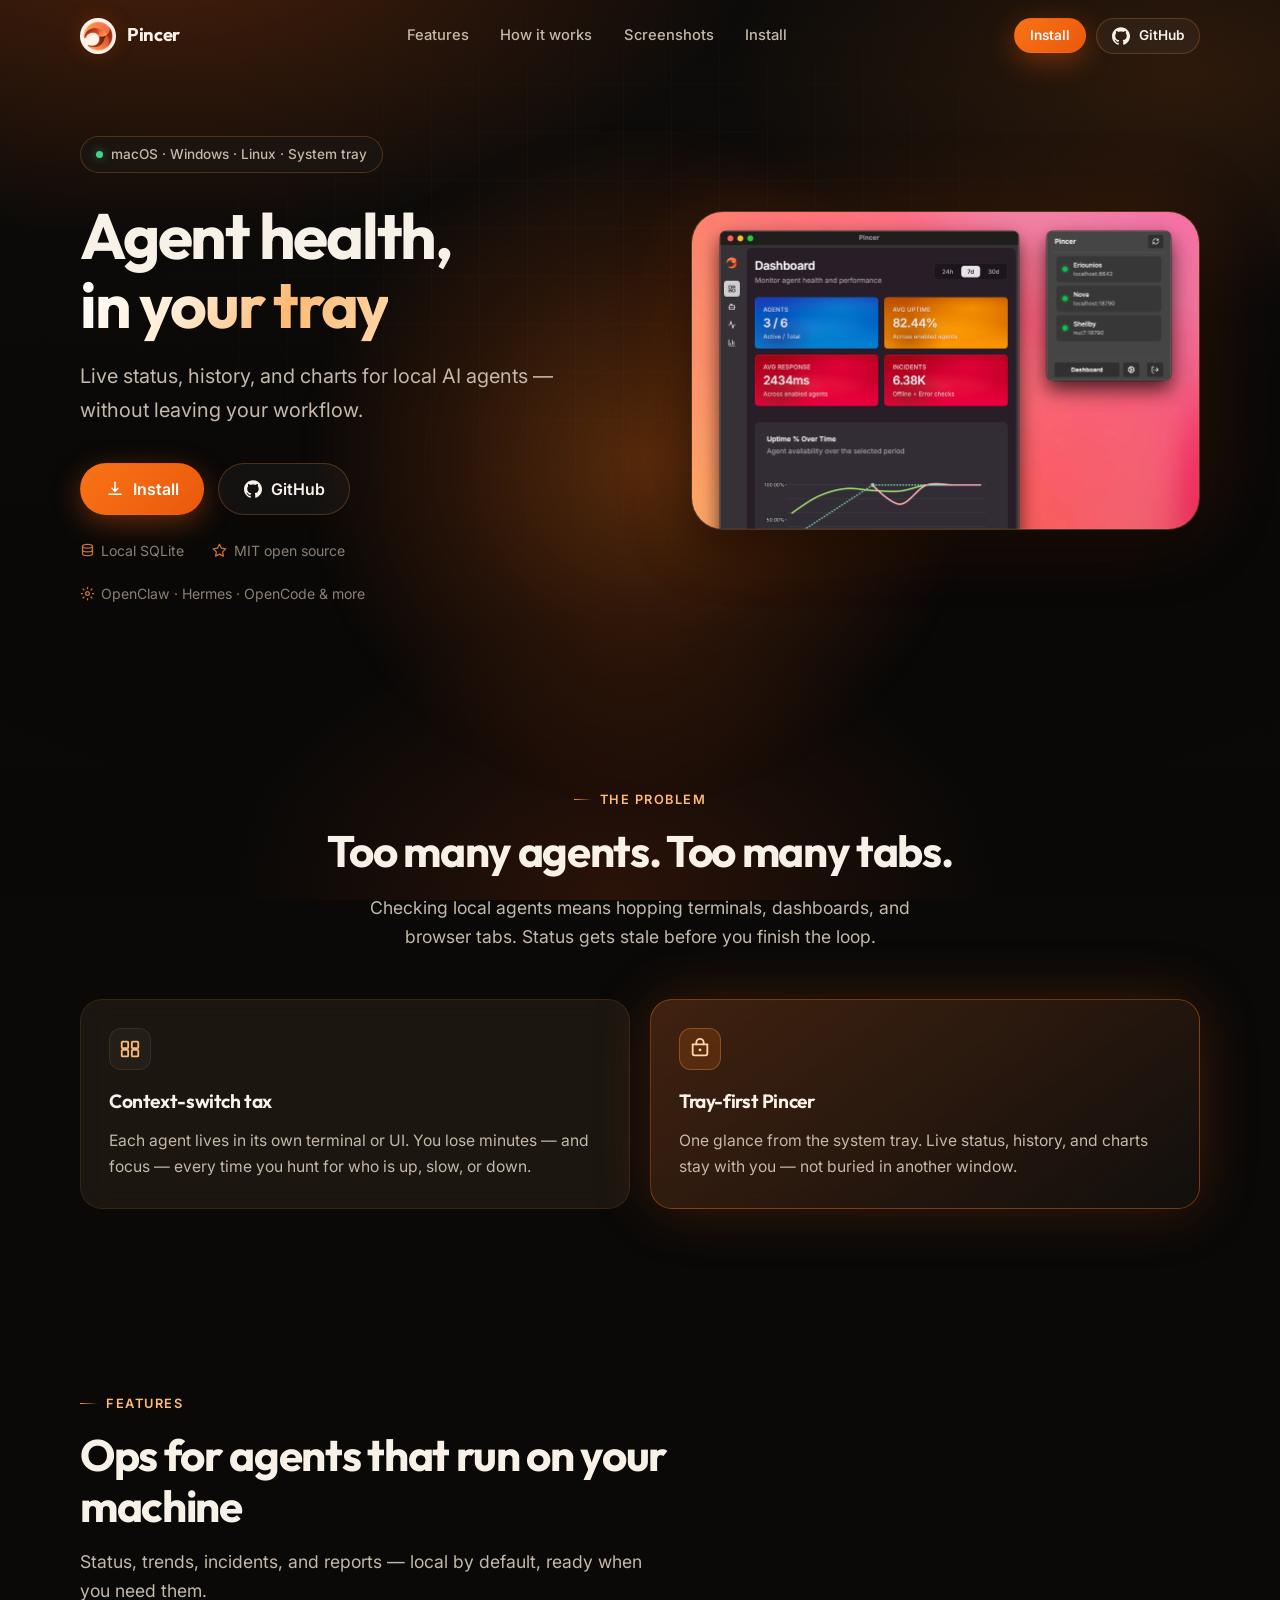
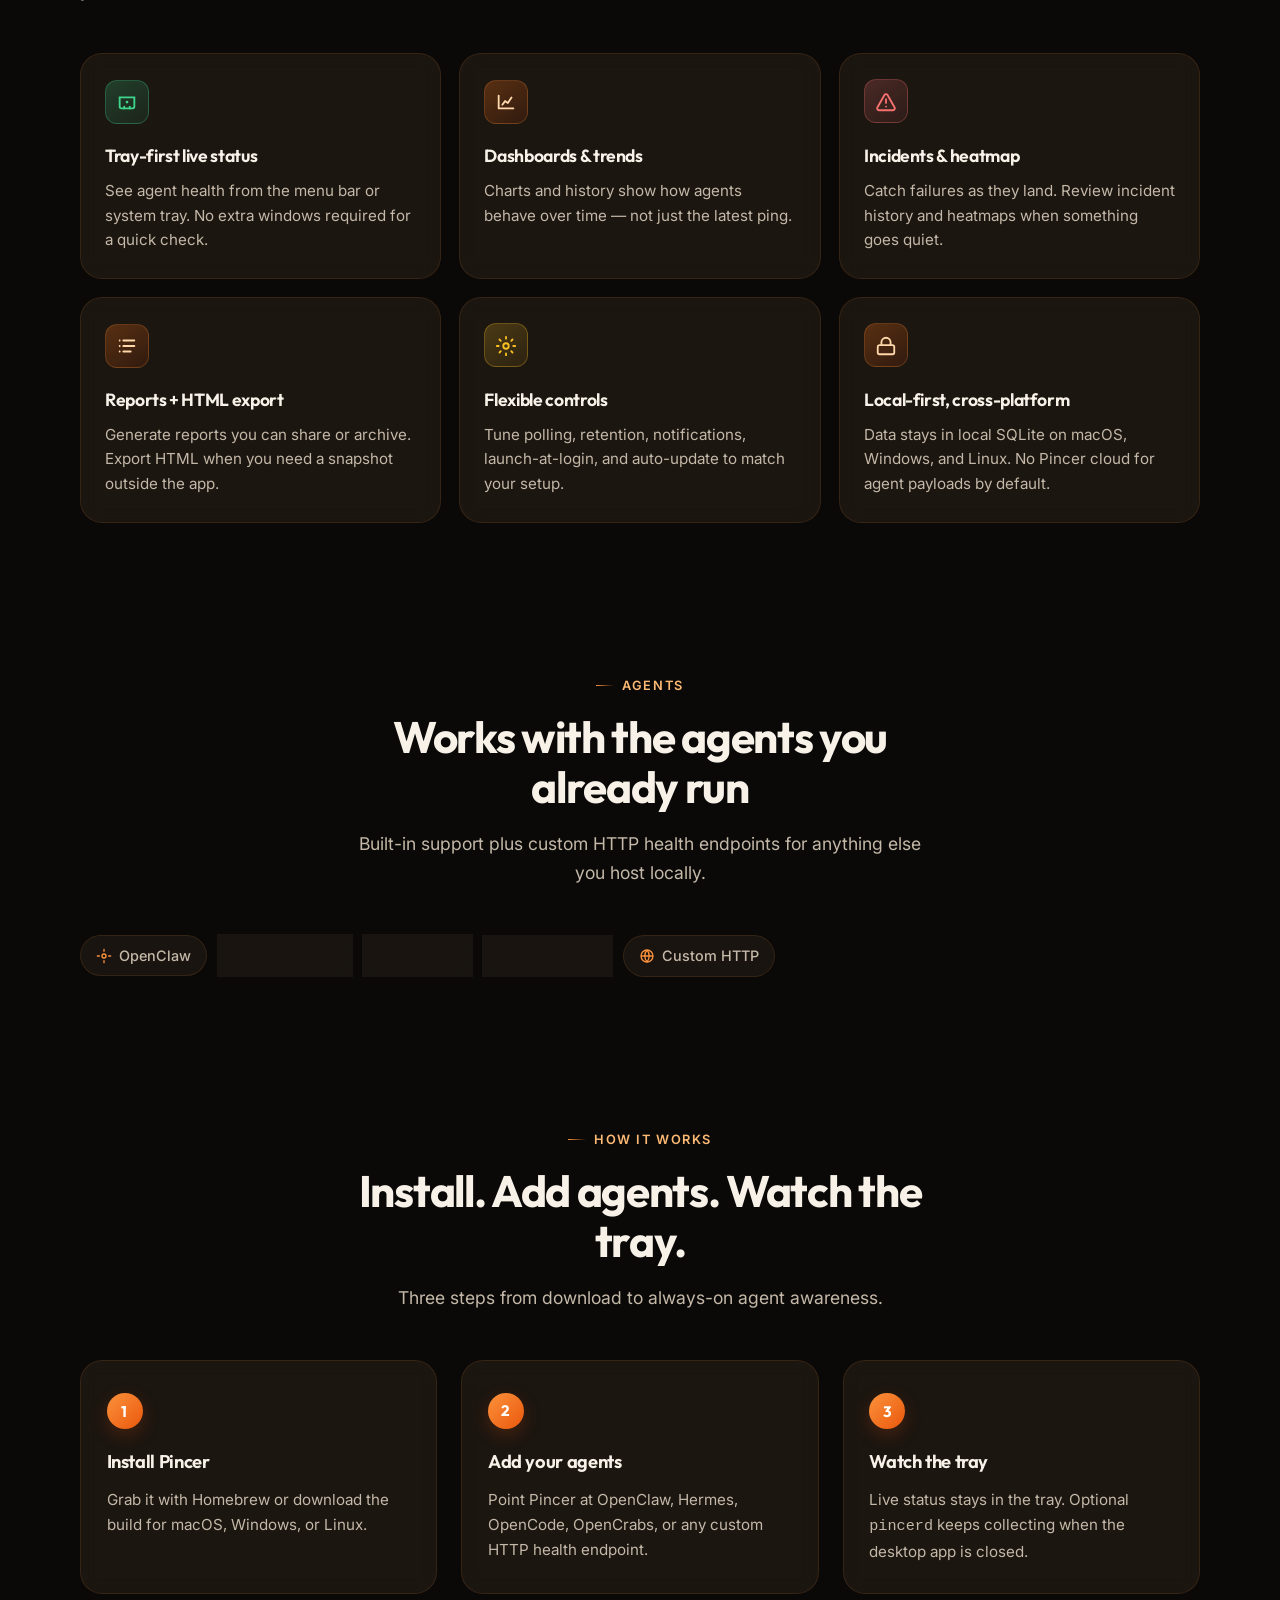
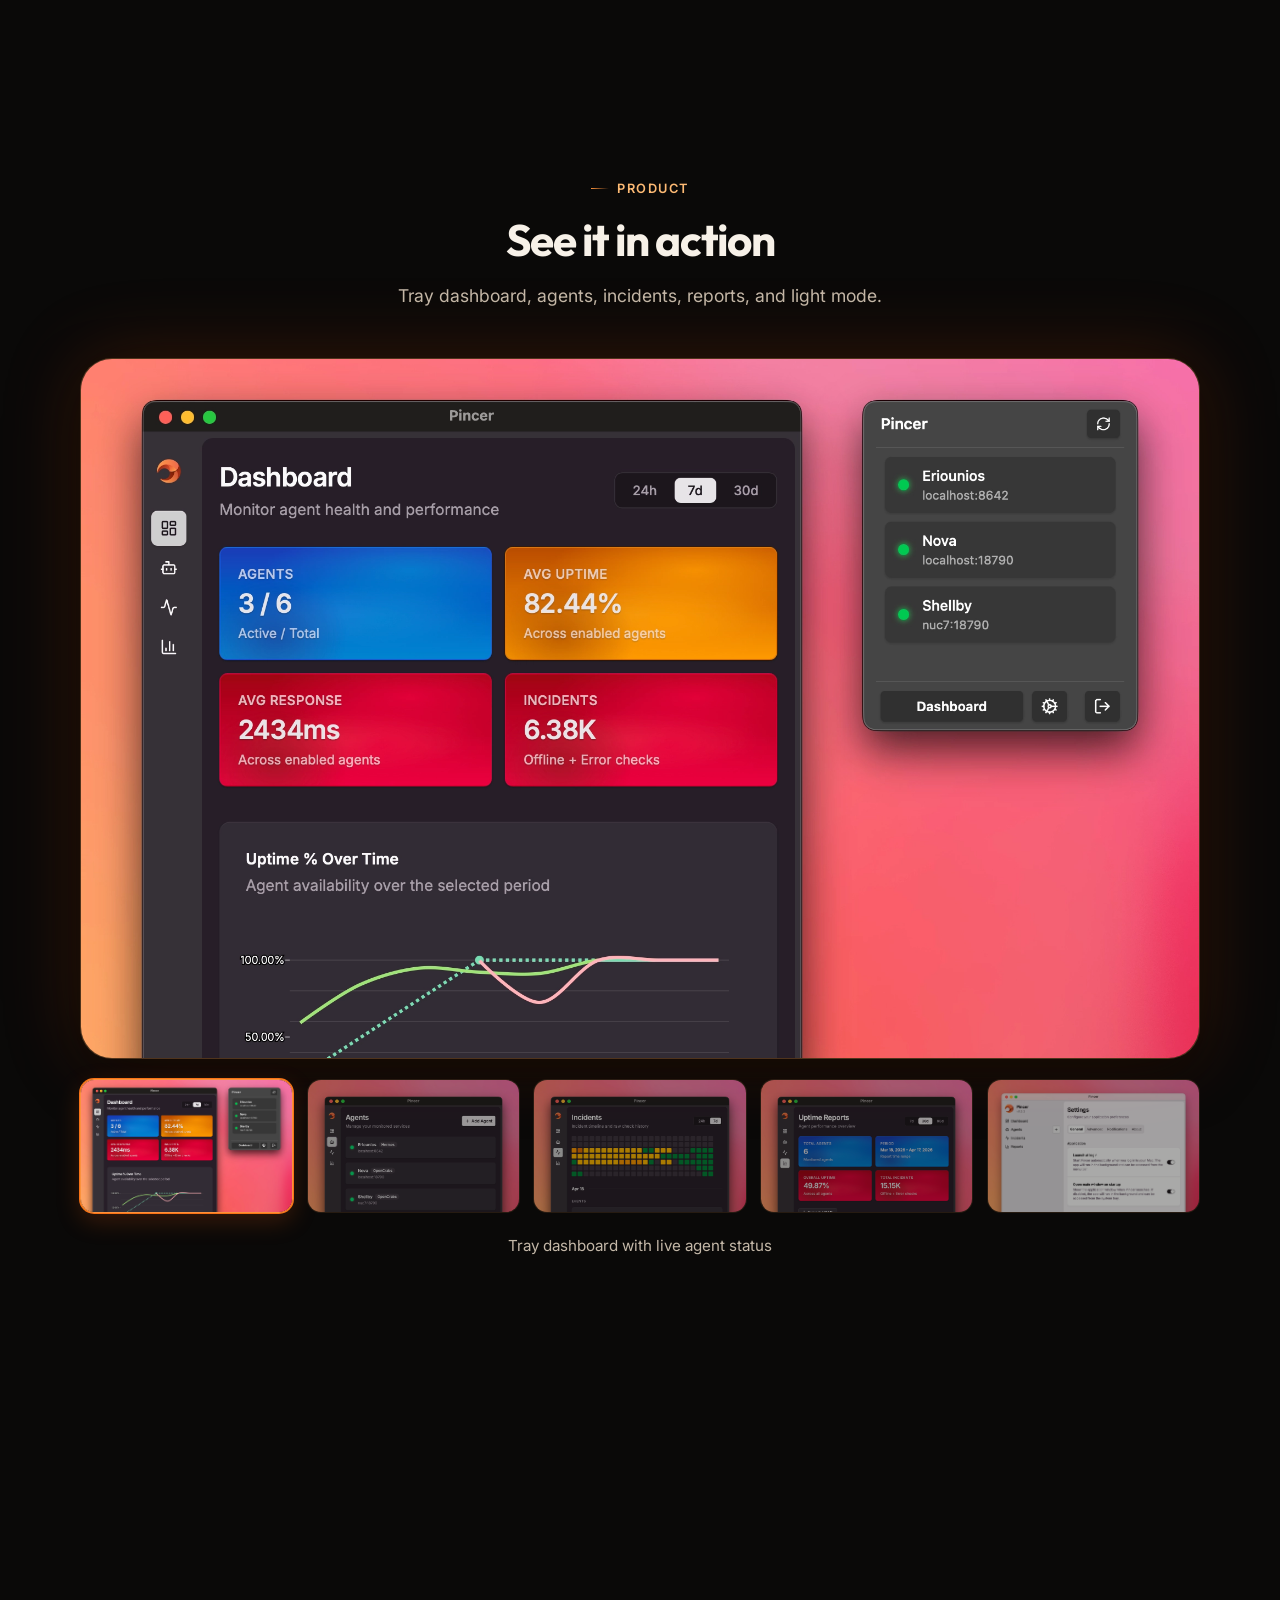
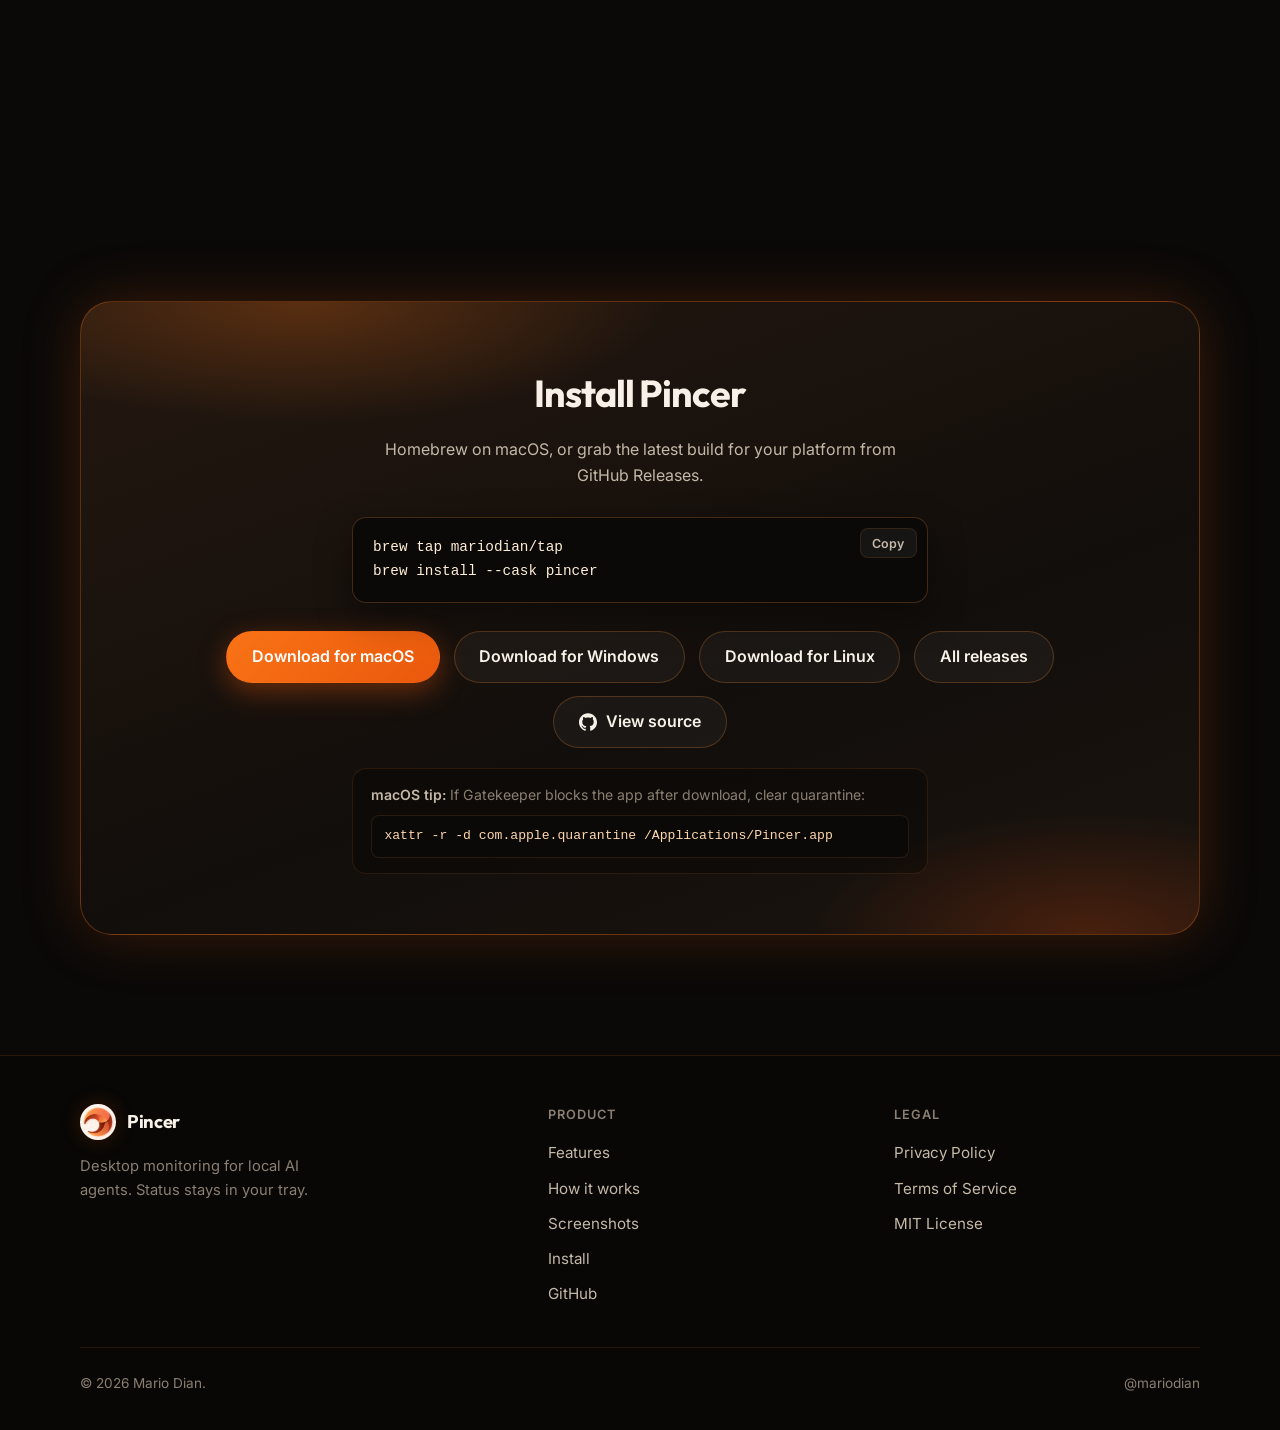
==== pincer/index.html @ bcd485d3 "feat(pincer): add story-led landing page" ====
<!DOCTYPE html>
<html lang="en">
  <head>
    <meta charset="utf-8" />
    <meta name="viewport" content="width=device-width, initial-scale=1" />
    <title>Pincer — Desktop monitoring for local AI agents</title>
    <meta
      name="description"
      content="Pincer keeps local AI agent health in your system tray. Live status, history, charts, incidents, and reports — on macOS, Windows, and Linux."
    />
    <meta name="theme-color" content="#0a0908" />
    <meta property="og:type" content="website" />
    <meta property="og:title" content="Pincer — Desktop monitoring for local AI agents" />
    <meta
      property="og:description"
      content="Agent health in your tray. Live status, history, and charts without leaving your workflow."
    />
    <meta property="og:image" content="assets/icon-256.png" />
    <meta name="twitter:card" content="summary" />
    <meta name="twitter:title" content="Pincer" />
    <meta
      name="twitter:description"
      content="Desktop monitoring for local AI agents. macOS, Windows, Linux."
    />
    <link rel="icon" type="image/png" href="assets/icon-256.png" />
    <link rel="apple-touch-icon" href="assets/icon-256.png" />
    <link rel="preconnect" href="https://fonts.googleapis.com" />
    <link rel="preconnect" href="https://fonts.gstatic.com" crossorigin />
    <link
      href="https://fonts.googleapis.com/css2?family=Inter:wght@400;500;600;700&family=Outfit:wght@500;600;700&display=swap"
      rel="stylesheet"
    />
    <link rel="stylesheet" href="css/styles.css" />
  </head>
  <body>
    <div class="ops-bg" aria-hidden="true"></div>
    <div class="ops-grid" aria-hidden="true"></div>

    <header class="site-header">
      <nav class="nav" aria-label="Primary">
        <a class="brand" href="index.html">
          <img class="brand-mark" src="assets/icon-256.png" width="36" height="36" alt="" />
          Pincer
        </a>

        <ul class="nav-links">
          <li><a href="#features">Features</a></li>
          <li><a href="#how-it-works">How it works</a></li>
          <li><a href="#screenshots">Screenshots</a></li>
          <li><a href="#install">Install</a></li>
        </ul>

        <div class="nav-cta">
          <a class="btn btn-primary btn-sm" href="#install">Install</a>
          <a
            class="btn btn-ghost btn-sm"
            href="https://github.com/mariodian/pincer"
            target="_blank"
            rel="noopener noreferrer"
          >
            <svg viewBox="0 0 24 24" fill="currentColor" aria-hidden="true">
              <path
                d="M12 .297c-6.63 0-12 5.373-12 12 0 5.303 3.438 9.8 8.205 11.385.6.113.82-.258.82-.577 0-.285-.01-1.04-.015-2.04-3.338.724-4.042-1.61-4.042-1.61C4.422 18.07 3.633 17.7 3.633 17.7c-1.087-.744.084-.729.084-.729 1.205.084 1.838 1.236 1.838 1.236 1.07 1.835 2.809 1.305 3.495.998.108-.776.417-1.305.76-1.605-2.665-.3-5.466-1.332-5.466-5.93 0-1.31.465-2.38 1.235-3.22-.135-.303-.54-1.523.105-3.176 0 0 1.005-.322 3.3 1.23.96-.267 1.98-.399 3-.405 1.02.006 2.04.138 3 .405 2.28-1.552 3.285-1.23 3.285-1.23.645 1.653.24 2.873.12 3.176.765.84 1.23 1.91 1.23 3.22 0 4.61-2.805 5.625-5.475 5.92.42.36.81 1.096.81 2.22 0 1.606-.015 2.896-.015 3.286 0 .315.21.69.825.57C20.565 22.092 24 17.592 24 12.297c0-6.627-5.373-12-12-12"
              />
            </svg>
            GitHub
          </a>
        </div>

        <button
          class="nav-toggle"
          type="button"
          aria-label="Open menu"
          aria-expanded="false"
          aria-controls="mobile-nav"
        >
          <svg viewBox="0 0 24 24" fill="none" stroke="currentColor" stroke-width="2" aria-hidden="true">
            <path d="M4 7h16M4 12h16M4 17h16" stroke-linecap="round" />
          </svg>
        </button>
      </nav>
    </header>

    <main>
      <!-- Hero -->
      <section class="hero">
        <div class="hero-orb" aria-hidden="true"></div>
        <div class="container">
          <div class="hero-layout split">
            <div class="hero-copy">
              <div class="hero-badge reveal">
                <span class="hero-badge-dot" aria-hidden="true"></span>
                macOS · Windows · Linux · System tray
              </div>

              <h1 class="reveal reveal-delay-1">
                Agent health,<br />
                <span class="gradient">in your tray</span>
              </h1>

              <p class="hero-lead reveal reveal-delay-2">
                Live status, history, and charts for local AI agents — without leaving your workflow.
              </p>

              <div class="hero-actions reveal reveal-delay-3">
                <a class="btn btn-primary btn-lg" href="#install">
                  <svg viewBox="0 0 24 24" fill="none" stroke="currentColor" stroke-width="2" aria-hidden="true">
                    <path d="M12 3v12M8 11l4 4 4-4" stroke-linecap="round" stroke-linejoin="round" />
                    <path d="M4 19h16" stroke-linecap="round" />
                  </svg>
                  Install
                </a>
                <a
                  class="btn btn-ghost btn-lg"
                  href="https://github.com/mariodian/pincer"
                  target="_blank"
                  rel="noopener noreferrer"
                >
                  <svg viewBox="0 0 24 24" fill="currentColor" aria-hidden="true">
                    <path
                      d="M12 .297c-6.63 0-12 5.373-12 12 0 5.303 3.438 9.8 8.205 11.385.6.113.82-.258.82-.577 0-.285-.01-1.04-.015-2.04-3.338.724-4.042-1.61-4.042-1.61C4.422 18.07 3.633 17.7 3.633 17.7c-1.087-.744.084-.729.084-.729 1.205.084 1.838 1.236 1.838 1.236 1.07 1.835 2.809 1.305 3.495.998.108-.776.417-1.305.76-1.605-2.665-.3-5.466-1.332-5.466-5.93 0-1.31.465-2.38 1.235-3.22-.135-.303-.54-1.523.105-3.176 0 0 1.005-.322 3.3 1.23.96-.267 1.98-.399 3-.405 1.02.006 2.04.138 3 .405 2.28-1.552 3.285-1.23 3.285-1.23.645 1.653.24 2.873.12 3.176.765.84 1.23 1.91 1.23 3.22 0 4.61-2.805 5.625-5.475 5.92.42.36.81 1.096.81 2.22 0 1.606-.015 2.896-.015 3.286 0 .315.21.69.825.57C20.565 22.092 24 17.592 24 12.297c0-6.627-5.373-12-12-12"
                    />
                  </svg>
                  GitHub
                </a>
              </div>

              <div class="hero-meta reveal reveal-delay-4">
                <span>
                  <svg viewBox="0 0 24 24" fill="none" stroke="currentColor" stroke-width="2" aria-hidden="true">
                    <ellipse cx="12" cy="5" rx="8" ry="3" />
                    <path d="M4 5v6c0 1.7 3.6 3 8 3s8-1.3 8-3V5" stroke-linecap="round" />
                    <path d="M4 11v6c0 1.7 3.6 3 8 3s8-1.3 8-3v-6" stroke-linecap="round" />
                  </svg>
                  Local SQLite
                </span>
                <span>
                  <svg viewBox="0 0 24 24" fill="none" stroke="currentColor" stroke-width="2" aria-hidden="true">
                    <path
                      d="M12 2l3.09 6.26L22 9.27l-5 4.87 1.18 6.88L12 17.77l-6.18 3.25L7 14.14 2 9.27l6.91-1.01L12 2z"
                      stroke-linejoin="round"
                    />
                  </svg>
                  MIT open source
                </span>
                <span>
                  <svg viewBox="0 0 24 24" fill="none" stroke="currentColor" stroke-width="2" aria-hidden="true">
                    <circle cx="12" cy="12" r="3" />
                    <path
                      d="M12 2v2M12 20v2M4.9 4.9l1.4 1.4M17.7 17.7l1.4 1.4M2 12h2M20 12h2M4.9 19.1l1.4-1.4M17.7 6.3l1.4-1.4"
                      stroke-linecap="round"
                    />
                  </svg>
                  OpenClaw · Hermes · OpenCode &amp; more
                </span>
              </div>
            </div>

            <div class="hero-visual reveal reveal-delay-2">
              <img
                src="assets/dashboard-tray.webp"
                width="1280"
                height="800"
                alt="Pincer dashboard showing agent status in the system tray"
              />
            </div>
          </div>
        </div>
      </section>

      <!-- Problem -->
      <section class="section" id="why" aria-labelledby="why-title">
        <div class="container">
          <div class="section-header centered reveal">
            <div class="section-label">The problem</div>
            <h2 class="section-title" id="why-title">Too many agents. Too many tabs.</h2>
            <p class="section-lead">
              Checking local agents means hopping terminals, dashboards, and browser tabs. Status gets stale before you finish the loop.
            </p>
          </div>

          <div class="problem-grid">
            <article class="problem-card reveal">
              <div class="problem-icon" aria-hidden="true">
                <svg viewBox="0 0 24 24" fill="none" stroke="currentColor" stroke-width="2">
                  <rect x="3" y="4" width="7" height="7" rx="1" />
                  <rect x="14" y="4" width="7" height="7" rx="1" />
                  <rect x="3" y="13" width="7" height="7" rx="1" />
                  <rect x="14" y="13" width="7" height="7" rx="1" />
                </svg>
              </div>
              <h3>Context-switch tax</h3>
              <p>
                Each agent lives in its own terminal or UI. You lose minutes — and focus — every time you hunt for who is up, slow, or down.
              </p>
            </article>
            <article class="problem-card highlight reveal reveal-delay-1">
              <div class="problem-icon" aria-hidden="true">
                <svg viewBox="0 0 24 24" fill="none" stroke="currentColor" stroke-width="2">
                  <path d="M4 7h16v10a2 2 0 0 1-2 2H6a2 2 0 0 1-2-2V7z" />
                  <path d="M8 7V5a4 4 0 0 1 8 0v2" stroke-linecap="round" />
                  <circle cx="12" cy="13" r="1.5" fill="currentColor" stroke="none" />
                </svg>
              </div>
              <h3>Tray-first Pincer</h3>
              <p>
                One glance from the system tray. Live status, history, and charts stay with you — not buried in another window.
              </p>
            </article>
          </div>
        </div>
      </section>

      <!-- Features -->
      <section class="section" id="features" aria-labelledby="features-title">
        <div class="container">
          <div class="section-header reveal">
            <div class="section-label">Features</div>
            <h2 class="section-title" id="features-title">Ops for agents that run on your machine</h2>
            <p class="section-lead">
              Status, trends, incidents, and reports — local by default, ready when you need them.
            </p>
          </div>

          <div class="features-grid">
            <article class="feature-card reveal">
              <div class="feature-icon status-ok" aria-hidden="true">
                <svg viewBox="0 0 24 24" fill="none" stroke="currentColor" stroke-width="2">
                  <path d="M4 7h16v10a2 2 0 0 1-2 2H6a2 2 0 0 1-2-2V7z" />
                  <path d="M9 17v2M15 17v2" stroke-linecap="round" />
                  <circle cx="12" cy="12" r="1.5" fill="currentColor" stroke="none" />
                </svg>
              </div>
              <h3>Tray-first live status</h3>
              <p>See agent health from the menu bar or system tray. No extra windows required for a quick check.</p>
            </article>

            <article class="feature-card reveal reveal-delay-1">
              <div class="feature-icon" aria-hidden="true">
                <svg viewBox="0 0 24 24" fill="none" stroke="currentColor" stroke-width="2">
                  <path d="M4 19V5M4 19h16" stroke-linecap="round" />
                  <path d="M8 15l3-4 3 2 4-6" stroke-linecap="round" stroke-linejoin="round" />
                </svg>
              </div>
              <h3>Dashboards &amp; trends</h3>
              <p>Charts and history show how agents behave over time — not just the latest ping.</p>
            </article>

            <article class="feature-card reveal reveal-delay-2">
              <div class="feature-icon status-bad" aria-hidden="true">
                <svg viewBox="0 0 24 24" fill="none" stroke="currentColor" stroke-width="2">
                  <path d="M12 9v4M12 17h.01" stroke-linecap="round" />
                  <path d="M10.3 4.3 2.6 18a2 2 0 0 0 1.7 3h15.4a2 2 0 0 0 1.7-3L13.7 4.3a2 2 0 0 0-3.4 0z" />
                </svg>
              </div>
              <h3>Incidents &amp; heatmap</h3>
              <p>Catch failures as they land. Review incident history and heatmaps when something goes quiet.</p>
            </article>

            <article class="feature-card reveal">
              <div class="feature-icon" aria-hidden="true">
                <svg viewBox="0 0 24 24" fill="none" stroke="currentColor" stroke-width="2">
                  <path d="M8 6h12M8 12h12M8 18h8" stroke-linecap="round" />
                  <path d="M4 6h.01M4 12h.01M4 18h.01" stroke-linecap="round" />
                </svg>
              </div>
              <h3>Reports + HTML export</h3>
              <p>Generate reports you can share or archive. Export HTML when you need a snapshot outside the app.</p>
            </article>

            <article class="feature-card reveal reveal-delay-1">
              <div class="feature-icon status-warn" aria-hidden="true">
                <svg viewBox="0 0 24 24" fill="none" stroke="currentColor" stroke-width="2">
                  <circle cx="12" cy="12" r="3" />
                  <path
                    d="M12 2v2M12 20v2M4.9 4.9l1.4 1.4M17.7 17.7l1.4 1.4M2 12h2M20 12h2M4.9 19.1l1.4-1.4M17.7 6.3l1.4-1.4"
                    stroke-linecap="round"
                  />
                </svg>
              </div>
              <h3>Flexible controls</h3>
              <p>Tune polling, retention, notifications, launch-at-login, and auto-update to match your setup.</p>
            </article>

            <article class="feature-card reveal reveal-delay-2">
              <div class="feature-icon" aria-hidden="true">
                <svg viewBox="0 0 24 24" fill="none" stroke="currentColor" stroke-width="2">
                  <rect x="3" y="11" width="18" height="10" rx="2" />
                  <path d="M7 11V8a5 5 0 0 1 10 0v3" stroke-linecap="round" />
                </svg>
              </div>
              <h3>Local-first, cross-platform</h3>
              <p>Data stays in local SQLite on macOS, Windows, and Linux. No Pincer cloud for agent payloads by default.</p>
            </article>
          </div>
        </div>
      </section>

      <!-- Agents -->
      <section class="section section-sm" id="agents" aria-labelledby="agents-title">
        <div class="container">
          <div class="section-header centered reveal">
            <div class="section-label">Agents</div>
            <h2 class="section-title" id="agents-title">Works with the agents you already run</h2>
            <p class="section-lead">
              Built-in support plus custom HTTP health endpoints for anything else you host locally.
            </p>
          </div>

          <div class="agent-chips reveal">
            <span class="agent-chip">
              <svg viewBox="0 0 24 24" fill="none" stroke="currentColor" stroke-width="2" aria-hidden="true">
                <circle cx="12" cy="12" r="3" />
                <path d="M12 2v3M12 19v3M2 12h3M19 12h3" stroke-linecap="round" />
              </svg>
              OpenClaw
            </span>
            <span class="agent-chip">
              <svg viewBox="0 0 24 24" fill="none" stroke="currentColor" stroke-width="2" aria-hidden="true">
                <path d="M4 14c2-4 6-6 8-6s6 2 8 6" stroke-linecap="round" />
                <circle cx="8" cy="10" r="1.5" fill="currentColor" stroke="none" />
                <circle cx="16" cy="10" r="1.5" fill="currentColor" stroke="none" />
              </svg>
              OpenCrabs
            </span>
            <span class="agent-chip">
              <svg viewBox="0 0 24 24" fill="none" stroke="currentColor" stroke-width="2" aria-hidden="true">
                <path d="M12 3l7 4v5c0 4.5-3 7.5-7 9-4-1.5-7-4.5-7-9V7l7-4z" stroke-linejoin="round" />
              </svg>
              Hermes
            </span>
            <span class="agent-chip">
              <svg viewBox="0 0 24 24" fill="none" stroke="currentColor" stroke-width="2" aria-hidden="true">
                <polyline points="8 6 4 12 8 18" stroke-linecap="round" stroke-linejoin="round" />
                <polyline points="16 6 20 12 16 18" stroke-linecap="round" stroke-linejoin="round" />
              </svg>
              OpenCode
            </span>
            <span class="agent-chip">
              <svg viewBox="0 0 24 24" fill="none" stroke="currentColor" stroke-width="2" aria-hidden="true">
                <circle cx="12" cy="12" r="9" />
                <path d="M3 12h18M12 3a14 14 0 0 1 0 18M12 3a14 14 0 0 0 0 18" />
              </svg>
              Custom HTTP
            </span>
          </div>
        </div>
      </section>

      <!-- How it works -->
      <section class="section" id="how-it-works" aria-labelledby="how-title">
        <div class="container">
          <div class="section-header centered reveal">
            <div class="section-label">How it works</div>
            <h2 class="section-title" id="how-title">Install. Add agents. Watch the tray.</h2>
            <p class="section-lead">Three steps from download to always-on agent awareness.</p>
          </div>

          <div class="steps">
            <article class="step reveal">
              <div class="step-num">1</div>
              <h3>Install Pincer</h3>
              <p>Grab it with Homebrew or download the build for macOS, Windows, or Linux.</p>
            </article>
            <article class="step reveal reveal-delay-1">
              <div class="step-num">2</div>
              <h3>Add your agents</h3>
              <p>Point Pincer at OpenClaw, Hermes, OpenCode, OpenCrabs, or any custom HTTP health endpoint.</p>
            </article>
            <article class="step reveal reveal-delay-2">
              <div class="step-num">3</div>
              <h3>Watch the tray</h3>
              <p>
                Live status stays in the tray. Optional <code>pincerd</code> keeps collecting when the desktop app is closed.
              </p>
            </article>
          </div>
        </div>
      </section>

      <!-- Screenshots -->
      <section class="section" id="screenshots" aria-labelledby="shots-title">
        <div class="container">
          <div class="section-header centered reveal">
            <div class="section-label">Product</div>
            <h2 class="section-title" id="shots-title">See it in action</h2>
            <p class="section-lead">Tray dashboard, agents, incidents, reports, and light mode.</p>
          </div>

          <div class="shots-stage reveal">
            <div class="shot-main">
              <img
                data-shot-main
                src="assets/dashboard-tray.webp"
                width="1280"
                height="800"
                alt="Dashboard and system tray overview"
              />
            </div>
            <div class="shots-rail" role="group" aria-label="Screenshot thumbnails">
              <button
                type="button"
                class="shot-thumb active"
                data-shot-thumb
                data-src="assets/dashboard-tray.webp"
                data-alt="Dashboard and system tray overview"
                data-caption="Tray dashboard with live agent status"
                aria-pressed="true"
              >
                <img src="assets/dashboard-tray.webp" width="320" height="200" alt="" />
              </button>
              <button
                type="button"
                class="shot-thumb"
                data-shot-thumb
                data-src="assets/agents.webp"
                data-alt="Agent list and health details"
                data-caption="Agent list with health details"
                aria-pressed="false"
              >
                <img src="assets/agents.webp" width="320" height="200" alt="" />
              </button>
              <button
                type="button"
                class="shot-thumb"
                data-shot-thumb
                data-src="assets/incidents.webp"
                data-alt="Incidents view and heatmap"
                data-caption="Incidents and failure heatmap"
                aria-pressed="false"
              >
                <img src="assets/incidents.webp" width="320" height="200" alt="" />
              </button>
              <button
                type="button"
                class="shot-thumb"
                data-shot-thumb
                data-src="assets/reports.webp"
                data-alt="Reports and HTML export"
                data-caption="Reports with HTML export"
                aria-pressed="false"
              >
                <img src="assets/reports.webp" width="320" height="200" alt="" />
              </button>
              <button
                type="button"
                class="shot-thumb"
                data-shot-thumb
                data-src="assets/light-mode.webp"
                data-alt="Pincer in light mode"
                data-caption="Light mode for brighter desks"
                aria-pressed="false"
              >
                <img src="assets/light-mode.webp" width="320" height="200" alt="" />
              </button>
            </div>
            <p class="shot-caption" data-shot-caption>Tray dashboard with live agent status</p>
          </div>
        </div>
      </section>

      <!-- Daemon -->
      <section class="section" id="daemon" aria-labelledby="daemon-title">
        <div class="container">
          <div class="daemon-band reveal">
            <h2 id="daemon-title">Keep collecting with <code>pincerd</code></h2>
            <p>
              Run the optional daemon when the desktop UI is closed. Available for macOS arm64 and Linux x86_64 —
              you host it; you control the secret.
            </p>
            <a
              class="btn btn-ghost"
              href="https://github.com/mariodian/pincer#daemon"
              target="_blank"
              rel="noopener noreferrer"
            >
              Daemon docs on GitHub
              <svg viewBox="0 0 24 24" fill="none" stroke="currentColor" stroke-width="2" aria-hidden="true">
                <path d="M7 17L17 7M9 7h8v8" stroke-linecap="round" stroke-linejoin="round" />
              </svg>
            </a>
          </div>
        </div>
      </section>

      <!-- Install -->
      <section class="section" id="install" aria-labelledby="install-title">
        <div class="container">
          <div class="install-band reveal">
            <h2 id="install-title">Install Pincer</h2>
            <p>Homebrew on macOS, or grab the latest build for your platform from GitHub Releases.</p>

            <div class="code-block">
              <button
                type="button"
                class="copy-btn"
                data-copy-target="#brew-install"
                aria-label="Copy install commands"
              >
                Copy
              </button>
              <pre id="brew-install"><code>brew tap mariodian/tap
brew install --cask pincer</code></pre>
            </div>

            <div class="install-actions">
              <a
                class="btn btn-primary btn-lg"
                href="https://github.com/mariodian/pincer/releases/latest"
                target="_blank"
                rel="noopener noreferrer"
              >
                Download for macOS
              </a>
              <a
                class="btn btn-ghost btn-lg"
                href="https://github.com/mariodian/pincer/releases/latest"
                target="_blank"
                rel="noopener noreferrer"
              >
                Download for Windows
              </a>
              <a
                class="btn btn-ghost btn-lg"
                href="https://github.com/mariodian/pincer/releases/latest"
                target="_blank"
                rel="noopener noreferrer"
              >
                Download for Linux
              </a>
              <a
                class="btn btn-ghost btn-lg"
                href="https://github.com/mariodian/pincer/releases"
                target="_blank"
                rel="noopener noreferrer"
              >
                All releases
              </a>
              <a
                class="btn btn-ghost btn-lg"
                href="https://github.com/mariodian/pincer"
                target="_blank"
                rel="noopener noreferrer"
              >
                <svg viewBox="0 0 24 24" fill="currentColor" aria-hidden="true">
                  <path
                    d="M12 .297c-6.63 0-12 5.373-12 12 0 5.303 3.438 9.8 8.205 11.385.6.113.82-.258.82-.577 0-.285-.01-1.04-.015-2.04-3.338.724-4.042-1.61-4.042-1.61C4.422 18.07 3.633 17.7 3.633 17.7c-1.087-.744.084-.729.084-.729 1.205.084 1.838 1.236 1.838 1.236 1.07 1.835 2.809 1.305 3.495.998.108-.776.417-1.305.76-1.605-2.665-.3-5.466-1.332-5.466-5.93 0-1.31.465-2.38 1.235-3.22-.135-.303-.54-1.523.105-3.176 0 0 1.005-.322 3.3 1.23.96-.267 1.98-.399 3-.405 1.02.006 2.04.138 3 .405 2.28-1.552 3.285-1.23 3.285-1.23.645 1.653.24 2.873.12 3.176.765.84 1.23 1.91 1.23 3.22 0 4.61-2.805 5.625-5.475 5.92.42.36.81 1.096.81 2.22 0 1.606-.015 2.896-.015 3.286 0 .315.21.69.825.57C20.565 22.092 24 17.592 24 12.297c0-6.627-5.373-12-12-12"
                  />
                </svg>
                View source
              </a>
            </div>

            <div class="install-tip">
              <strong>macOS tip:</strong> If Gatekeeper blocks the app after download, clear quarantine:
              <pre><code>xattr -r -d com.apple.quarantine /Applications/Pincer.app</code></pre>
            </div>
          </div>
        </div>
      </section>
    </main>

    <footer class="site-footer">
      <div class="container">
        <div class="footer-grid">
          <div class="footer-brand">
            <a class="brand" href="index.html">
              <img class="brand-mark" src="assets/icon-256.png" width="36" height="36" alt="" />
              Pincer
            </a>
            <p>Desktop monitoring for local AI agents. Status stays in your tray.</p>
          </div>
          <div class="footer-col">
            <h4>Product</h4>
            <ul>
              <li><a href="#features">Features</a></li>
              <li><a href="#how-it-works">How it works</a></li>
              <li><a href="#screenshots">Screenshots</a></li>
              <li><a href="#install">Install</a></li>
              <li>
                <a href="https://github.com/mariodian/pincer" target="_blank" rel="noopener noreferrer">GitHub</a>
              </li>
            </ul>
          </div>
          <div class="footer-col">
            <h4>Legal</h4>
            <ul>
              <li><a href="privacy.html">Privacy Policy</a></li>
              <li><a href="terms.html">Terms of Service</a></li>
              <li>
                <a
                  href="https://github.com/mariodian/pincer/blob/main/LICENSE"
                  target="_blank"
                  rel="noopener noreferrer"
                  >MIT License</a
                >
              </li>
            </ul>
          </div>
        </div>
        <div class="footer-bottom">
          <span>© <span data-year>2026</span> Mario Dian.</span>
          <span>
            <a href="https://x.com/mariodian" target="_blank" rel="noopener noreferrer">@mariodian</a>
          </span>
        </div>
      </div>
    </footer>

    <script src="js/main.js" defer></script>
  </body>
</html>
---- pincer/css/styles.css ----
/* Pincer — warm amber ops product site */

:root {
  --bg-deep: #0a0908;
  --bg-base: #100e0c;
  --bg-elevated: #1a1612;
  --bg-card: rgba(32, 26, 20, 0.78);
  --bg-card-solid: #1c1713;
  --bg-glass: rgba(16, 14, 12, 0.78);

  --amber-50: #fff7ed;
  --amber-100: #ffedd5;
  --amber-200: #fed7aa;
  --amber-300: #fdba74;
  --amber-400: #fb923c;
  --amber-500: #f97316;
  --amber-600: #ea580c;
  --amber-700: #c2410c;
  --amber-glow: rgba(249, 115, 22, 0.4);
  --amber-glow-soft: rgba(234, 88, 12, 0.22);

  --text-primary: #f7f1e8;
  --text-secondary: #c4b8a8;
  --text-muted: #8a7f72;
  --text-inverse: #ffffff;

  --border-subtle: rgba(251, 146, 60, 0.12);
  --border-strong: rgba(251, 146, 60, 0.24);
  --border-focus: var(--amber-400);

  --status-ok: #3dd68c;
  --status-warn: #fbbf24;
  --status-bad: #f87171;

  --radius-sm: 8px;
  --radius-md: 14px;
  --radius-lg: 22px;
  --radius-xl: 32px;
  --radius-pill: 999px;

  --shadow-card: 0 18px 50px rgba(0, 0, 0, 0.5);
  --shadow-glow: 0 0 60px var(--amber-glow-soft);
  --shadow-btn: 0 8px 28px rgba(234, 88, 12, 0.4);

  --font-sans: "Inter", system-ui, -apple-system, BlinkMacSystemFont, "Segoe UI",
    sans-serif;
  --font-display: "Outfit", var(--font-sans);
  --font-mono: ui-monospace, SFMono-Regular, Menlo, Monaco, Consolas, monospace;

  --nav-h: 72px;
  --container: 1120px;
  --ease: cubic-bezier(0.22, 1, 0.36, 1);
  --header-blur: saturate(140%) blur(16px);
}

/* ——— Reset / base ——— */

*,
*::before,
*::after {
  box-sizing: border-box;
}

html {
  scroll-behavior: smooth;
  scroll-padding-top: calc(var(--nav-h) + 16px);
  -webkit-text-size-adjust: 100%;
}

body {
  margin: 0;
  min-height: 100vh;
  font-family: var(--font-sans);
  font-size: 16px;
  line-height: 1.65;
  color: var(--text-primary);
  background: var(--bg-deep);
  -webkit-font-smoothing: antialiased;
  -moz-osx-font-smoothing: grayscale;
  overflow-x: hidden;
}

img {
  max-width: 100%;
  height: auto;
  display: block;
}

a {
  color: var(--amber-300);
  text-decoration: none;
  transition: color 0.2s var(--ease);
}

a:hover {
  color: var(--amber-100);
}

:focus-visible {
  outline: 2px solid var(--border-focus);
  outline-offset: 3px;
}

/* ——— Atmosphere ——— */

.ops-bg {
  position: fixed;
  inset: 0;
  z-index: -2;
  pointer-events: none;
  background:
    radial-gradient(1100px 560px at 12% -8%, rgba(234, 88, 12, 0.28), transparent 55%),
    radial-gradient(900px 480px at 92% 8%, rgba(249, 115, 22, 0.14), transparent 50%),
    radial-gradient(700px 520px at 48% 100%, rgba(194, 65, 12, 0.18), transparent 55%),
    radial-gradient(ellipse 80% 50% at 50% 50%, transparent 40%, rgba(10, 9, 8, 0.65) 100%),
    linear-gradient(180deg, #120f0c 0%, var(--bg-deep) 42%, #080706 100%);
}

.ops-grid {
  position: fixed;
  inset: 0;
  z-index: -1;
  pointer-events: none;
  opacity: 0.07;
  background-image:
    repeating-linear-gradient(
      0deg,
      transparent,
      transparent 47px,
      rgba(251, 146, 60, 0.45) 47px,
      rgba(251, 146, 60, 0.45) 48px
    ),
    repeating-linear-gradient(
      90deg,
      transparent,
      transparent 47px,
      rgba(251, 146, 60, 0.45) 47px,
      rgba(251, 146, 60, 0.45) 48px
    );
  mask-image: radial-gradient(ellipse 70% 60% at 50% 30%, black 20%, transparent 75%);
  -webkit-mask-image: radial-gradient(
    ellipse 70% 60% at 50% 30%,
    black 20%,
    transparent 75%
  );
}

/* ——— Layout ——— */

.container {
  width: min(100% - 2.5rem, var(--container));
  margin-inline: auto;
}

.section {
  padding: 5.5rem 0;
  position: relative;
}

.section-sm {
  padding: 3.5rem 0;
}

.section-label {
  display: inline-flex;
  align-items: center;
  gap: 0.5rem;
  font-size: 0.8rem;
  font-weight: 600;
  letter-spacing: 0.12em;
  text-transform: uppercase;
  color: var(--amber-300);
  margin-bottom: 1rem;
}

.section-label::before {
  content: "";
  width: 18px;
  height: 1px;
  background: linear-gradient(90deg, var(--amber-400), transparent);
}

.section-title {
  font-family: var(--font-display);
  font-size: clamp(1.85rem, 3.5vw, 2.75rem);
  font-weight: 700;
  letter-spacing: -0.03em;
  line-height: 1.15;
  margin: 0 0 1rem;
  color: var(--text-primary);
}

.section-lead {
  font-size: 1.1rem;
  color: var(--text-secondary);
  max-width: 36rem;
  margin: 0;
}

.section-header {
  margin-bottom: 3rem;
  max-width: 40rem;
}

.section-header.centered {
  text-align: center;
  margin-inline: auto;
}

.section-header.centered .section-lead {
  margin-inline: auto;
}

/* ——— Header / nav ——— */

.site-header {
  position: sticky;
  top: 0;
  z-index: 100;
  height: var(--nav-h);
  display: flex;
  align-items: center;
  border-bottom: 1px solid transparent;
  transition:
    background 0.3s var(--ease),
    border-color 0.3s var(--ease),
    backdrop-filter 0.3s var(--ease);
}

.site-header.scrolled {
  background: var(--bg-glass);
  backdrop-filter: var(--header-blur);
  -webkit-backdrop-filter: var(--header-blur);
  border-bottom-color: var(--border-subtle);
}

.nav {
  display: flex;
  align-items: center;
  justify-content: space-between;
  gap: 1.5rem;
  width: min(100% - 2.5rem, var(--container));
  margin-inline: auto;
}

.brand {
  display: inline-flex;
  align-items: center;
  gap: 0.7rem;
  color: var(--text-primary);
  font-family: var(--font-display);
  font-weight: 700;
  font-size: 1.15rem;
  letter-spacing: -0.02em;
}

.brand:hover {
  color: var(--text-primary);
}

.brand-mark {
  width: 36px;
  height: 36px;
  border-radius: 50%;
  box-shadow: 0 0 20px var(--amber-glow-soft);
}

.nav-links {
  display: flex;
  align-items: center;
  gap: 0.25rem;
  list-style: none;
  margin: 0;
  padding: 0;
}

.nav-links a {
  display: inline-flex;
  padding: 0.5rem 0.85rem;
  color: var(--text-secondary);
  font-size: 0.92rem;
  font-weight: 500;
  border-radius: var(--radius-sm);
  transition:
    color 0.2s var(--ease),
    background 0.2s var(--ease);
}

.nav-links a:hover {
  color: var(--text-primary);
  background: rgba(255, 255, 255, 0.04);
}

.nav-cta {
  display: flex;
  align-items: center;
  gap: 0.6rem;
}

.nav-toggle {
  display: none;
  width: 42px;
  height: 42px;
  border: 1px solid var(--border-subtle);
  border-radius: var(--radius-sm);
  background: transparent;
  color: var(--text-primary);
  cursor: pointer;
  align-items: center;
  justify-content: center;
  padding: 0;
}

.nav-toggle svg {
  width: 20px;
  height: 20px;
}

/* ——— Buttons ——— */

.btn {
  display: inline-flex;
  align-items: center;
  justify-content: center;
  gap: 0.55rem;
  padding: 0.75rem 1.25rem;
  font-family: inherit;
  font-size: 0.95rem;
  font-weight: 600;
  line-height: 1.2;
  border-radius: var(--radius-pill);
  border: 1px solid transparent;
  cursor: pointer;
  text-decoration: none;
  white-space: nowrap;
  transition:
    transform 0.2s var(--ease),
    background 0.2s var(--ease),
    border-color 0.2s var(--ease),
    box-shadow 0.2s var(--ease),
    color 0.2s var(--ease);
}

.btn:hover {
  transform: translateY(-1px);
}

.btn:active {
  transform: translateY(0);
}

.btn svg {
  width: 18px;
  height: 18px;
  flex-shrink: 0;
}

.btn-primary {
  color: var(--text-inverse);
  background: linear-gradient(135deg, var(--amber-500), var(--amber-600));
  box-shadow: var(--shadow-btn);
}

.btn-primary:hover {
  color: var(--text-inverse);
  background: linear-gradient(135deg, var(--amber-400), var(--amber-500));
  box-shadow: 0 10px 32px rgba(249, 115, 22, 0.5);
}

.btn-ghost {
  color: var(--text-primary);
  background: rgba(255, 255, 255, 0.04);
  border-color: var(--border-strong);
}

.btn-ghost:hover {
  color: var(--text-primary);
  background: rgba(255, 255, 255, 0.08);
  border-color: var(--amber-400);
}

.btn-sm {
  padding: 0.5rem 0.95rem;
  font-size: 0.85rem;
}

.btn-lg {
  padding: 0.95rem 1.55rem;
  font-size: 1rem;
}

/* ——— Reveal animations ——— */

.reveal {
  opacity: 0;
  transform: translateY(22px);
  transition:
    opacity 0.7s var(--ease),
    transform 0.7s var(--ease);
}

.reveal.visible {
  opacity: 1;
  transform: translateY(0);
}

.reveal-delay-1 {
  transition-delay: 0.08s;
}

.reveal-delay-2 {
  transition-delay: 0.16s;
}

.reveal-delay-3 {
  transition-delay: 0.24s;
}

.reveal-delay-4 {
  transition-delay: 0.32s;
}

@media (prefers-reduced-motion: reduce) {
  html {
    scroll-behavior: auto;
  }

  .reveal {
    opacity: 1;
    transform: none;
    transition: none;
  }

  .btn:hover {
    transform: none;
  }
}

/* ——— Hero ——— */

.hero {
  padding: 4rem 0 5.5rem;
  position: relative;
  text-align: center;
}

.hero-orb {
  position: absolute;
  left: 50%;
  top: 8%;
  width: min(680px, 92vw);
  height: min(680px, 92vw);
  transform: translateX(-50%);
  border-radius: 50%;
  background: radial-gradient(
    circle,
    rgba(249, 115, 22, 0.32) 0%,
    rgba(234, 88, 12, 0.12) 42%,
    transparent 70%
  );
  filter: blur(10px);
  pointer-events: none;
  z-index: -1;
  animation: pulse-orb 8s ease-in-out infinite;
}

@keyframes pulse-orb {
  0%,
  100% {
    opacity: 0.85;
    transform: translateX(-50%) scale(1);
  }
  50% {
    opacity: 1;
    transform: translateX(-50%) scale(1.05);
  }
}

.hero-badge {
  display: inline-flex;
  align-items: center;
  gap: 0.5rem;
  padding: 0.4rem 0.95rem;
  margin-bottom: 1.75rem;
  border-radius: var(--radius-pill);
  border: 1px solid var(--border-strong);
  background: rgba(28, 23, 19, 0.72);
  color: var(--text-secondary);
  font-size: 0.85rem;
  font-weight: 500;
  backdrop-filter: blur(8px);
  -webkit-backdrop-filter: blur(8px);
}

.hero-badge-dot {
  width: 7px;
  height: 7px;
  border-radius: 50%;
  background: var(--status-ok);
  box-shadow: 0 0 10px rgba(61, 214, 140, 0.55);
  animation: blink 2.4s ease-in-out infinite;
}

@keyframes blink {
  0%,
  100% {
    opacity: 1;
  }
  50% {
    opacity: 0.45;
  }
}

.hero-layout {
  display: grid;
  gap: 2.75rem;
  align-items: center;
  text-align: center;
}

.hero-layout.split {
  grid-template-columns: minmax(0, 1.05fr) minmax(0, 0.95fr);
  text-align: left;
  gap: 3rem;
}

.hero-layout.split .hero-actions,
.hero-layout.split .hero-meta {
  justify-content: flex-start;
}

.hero-layout.split .hero-lead {
  margin-inline: 0;
}

.hero-layout.split h1 {
  margin-inline: 0;
  max-width: 14ch;
}

.hero h1 {
  font-family: var(--font-display);
  font-size: clamp(2.4rem, 6vw, 4rem);
  font-weight: 700;
  letter-spacing: -0.035em;
  line-height: 1.08;
  margin: 0 auto 1.25rem;
  max-width: 16ch;
  color: var(--text-primary);
}

.hero h1 .gradient {
  background: linear-gradient(
    120deg,
    #ffffff 0%,
    var(--amber-100) 35%,
    var(--amber-300) 65%,
    var(--amber-200) 100%
  );
  -webkit-background-clip: text;
  background-clip: text;
  color: transparent;
}

.hero-lead {
  font-size: clamp(1.05rem, 2vw, 1.25rem);
  color: var(--text-secondary);
  max-width: 34rem;
  margin: 0 auto 2.25rem;
  line-height: 1.7;
}

.hero-actions {
  display: flex;
  flex-wrap: wrap;
  justify-content: center;
  gap: 0.85rem;
  margin-bottom: 1.5rem;
}

.hero-meta {
  display: flex;
  flex-wrap: wrap;
  justify-content: center;
  gap: 1.25rem 1.75rem;
  color: var(--text-muted);
  font-size: 0.88rem;
}

.hero-meta span {
  display: inline-flex;
  align-items: center;
  gap: 0.4rem;
}

.hero-meta svg {
  width: 15px;
  height: 15px;
  opacity: 0.8;
  color: var(--amber-400);
}

/* Product frame around hero screenshot */
.hero-visual {
  position: relative;
  width: min(100%, 560px);
  margin-inline: auto;
  border-radius: var(--radius-xl);
  overflow: hidden;
  border: 1px solid var(--border-strong);
  background: var(--bg-elevated);
  box-shadow:
    var(--shadow-card),
    0 0 80px var(--amber-glow-soft),
    inset 0 1px 0 rgba(255, 255, 255, 0.06);
}

.hero-visual::before {
  content: "";
  position: absolute;
  inset: 0;
  border-radius: inherit;
  pointer-events: none;
  box-shadow: inset 0 0 0 1px rgba(251, 146, 60, 0.08);
  z-index: 1;
}

.hero-visual img {
  width: 100%;
  aspect-ratio: 16 / 10;
  object-fit: cover;
  object-position: top center;
}

.hero-layout.split .hero-visual {
  margin-inline: 0;
  width: 100%;
}

/* ——— Problem ——— */

.problem-grid {
  display: grid;
  grid-template-columns: 1fr 1fr;
  gap: 1.25rem;
  margin-top: 2.5rem;
}

.problem-card {
  padding: 1.75rem;
  border-radius: var(--radius-lg);
  border: 1px solid var(--border-subtle);
  background: var(--bg-card);
  backdrop-filter: blur(12px);
  -webkit-backdrop-filter: blur(12px);
}

.problem-card.highlight,
.highlight {
  border-color: rgba(249, 115, 22, 0.38);
  background:
    linear-gradient(145deg, rgba(234, 88, 12, 0.18), rgba(16, 14, 12, 0.82)),
    var(--bg-card);
  box-shadow: var(--shadow-glow);
}

.problem-card h3 {
  font-family: var(--font-display);
  font-size: 1.2rem;
  font-weight: 650;
  letter-spacing: -0.02em;
  margin: 0 0 0.65rem;
  color: var(--text-primary);
}

.problem-card p {
  margin: 0;
  color: var(--text-secondary);
  font-size: 0.98rem;
}

.problem-icon {
  width: 42px;
  height: 42px;
  border-radius: 12px;
  display: grid;
  place-items: center;
  margin-bottom: 1rem;
  background: rgba(255, 255, 255, 0.04);
  border: 1px solid var(--border-subtle);
  color: var(--amber-300);
}

.problem-card.highlight .problem-icon,
.highlight .problem-icon {
  background: rgba(249, 115, 22, 0.16);
  border-color: rgba(251, 146, 60, 0.35);
  color: var(--amber-200);
}

.problem-icon svg {
  width: 22px;
  height: 22px;
}

/* ——— Features ——— */

.features-grid,
.bento {
  display: grid;
  grid-template-columns: repeat(3, 1fr);
  gap: 1.15rem;
}

.feature-card {
  position: relative;
  padding: 1.6rem 1.5rem;
  border-radius: var(--radius-lg);
  border: 1px solid var(--border-subtle);
  background: var(--bg-card);
  backdrop-filter: blur(10px);
  -webkit-backdrop-filter: blur(10px);
  transition:
    transform 0.25s var(--ease),
    border-color 0.25s var(--ease),
    box-shadow 0.25s var(--ease);
  overflow: hidden;
}

.feature-card::before {
  content: "";
  position: absolute;
  inset: 0;
  background: linear-gradient(
    160deg,
    rgba(249, 115, 22, 0.12),
    transparent 45%
  );
  opacity: 0;
  transition: opacity 0.25s var(--ease);
  pointer-events: none;
}

.feature-card:hover {
  transform: translateY(-4px);
  border-color: rgba(251, 146, 60, 0.38);
  box-shadow: 0 16px 40px rgba(0, 0, 0, 0.35);
}

.feature-card:hover::before {
  opacity: 1;
}

.feature-icon {
  width: 44px;
  height: 44px;
  border-radius: 12px;
  display: grid;
  place-items: center;
  margin-bottom: 1.1rem;
  background: linear-gradient(
    145deg,
    rgba(249, 115, 22, 0.28),
    rgba(194, 65, 12, 0.14)
  );
  border: 1px solid rgba(251, 146, 60, 0.22);
  color: var(--amber-200);
}

/* Optional status-tinted wells */
.feature-icon.status-ok {
  background: linear-gradient(
    145deg,
    rgba(61, 214, 140, 0.22),
    rgba(61, 214, 140, 0.08)
  );
  border-color: rgba(61, 214, 140, 0.28);
  color: var(--status-ok);
}

.feature-icon.status-warn {
  background: linear-gradient(
    145deg,
    rgba(251, 191, 36, 0.22),
    rgba(251, 191, 36, 0.08)
  );
  border-color: rgba(251, 191, 36, 0.28);
  color: var(--status-warn);
}

.feature-icon.status-bad {
  background: linear-gradient(
    145deg,
    rgba(248, 113, 113, 0.22),
    rgba(248, 113, 113, 0.08)
  );
  border-color: rgba(248, 113, 113, 0.28);
  color: var(--status-bad);
}

.feature-icon svg {
  width: 22px;
  height: 22px;
}

.feature-card h3 {
  font-family: var(--font-display);
  font-size: 1.1rem;
  font-weight: 650;
  letter-spacing: -0.02em;
  margin: 0 0 0.55rem;
  color: var(--text-primary);
}

.feature-card p {
  margin: 0;
  color: var(--text-secondary);
  font-size: 0.95rem;
  line-height: 1.6;
}

/* ——— Agent chips ——— */

.agent-chips {
  display: flex;
  flex-wrap: wrap;
  gap: 0.65rem;
  margin-top: 1.5rem;
}

.agent-chip {
  display: inline-flex;
  align-items: center;
  gap: 0.45rem;
  padding: 0.5rem 0.95rem;
  border-radius: var(--radius-pill);
  border: 1px solid var(--border-subtle);
  background: rgba(32, 26, 20, 0.7);
  color: var(--text-secondary);
  font-size: 0.9rem;
  font-weight: 500;
  backdrop-filter: blur(8px);
  -webkit-backdrop-filter: blur(8px);
  transition:
    border-color 0.2s var(--ease),
    color 0.2s var(--ease),
    background 0.2s var(--ease);
}

.agent-chip:hover {
  border-color: var(--border-strong);
  color: var(--text-primary);
  background: rgba(249, 115, 22, 0.1);
}

.agent-chip svg {
  width: 16px;
  height: 16px;
  color: var(--amber-400);
}

/* ——— How it works ——— */

.steps {
  display: grid;
  grid-template-columns: repeat(3, 1fr);
  gap: 1.5rem;
  position: relative;
}

.step {
  position: relative;
  padding: 2rem 1.6rem 1.75rem;
  border-radius: var(--radius-lg);
  border: 1px solid var(--border-subtle);
  background: var(--bg-card);
  backdrop-filter: blur(10px);
  -webkit-backdrop-filter: blur(10px);
  text-align: left;
}

.step-num {
  display: inline-flex;
  align-items: center;
  justify-content: center;
  width: 36px;
  height: 36px;
  border-radius: 50%;
  margin-bottom: 1.15rem;
  font-family: var(--font-display);
  font-weight: 700;
  font-size: 0.95rem;
  color: var(--text-inverse);
  background: linear-gradient(135deg, var(--amber-400), var(--amber-600));
  box-shadow: 0 6px 18px var(--amber-glow-soft);
}

.step h3 {
  font-family: var(--font-display);
  font-size: 1.15rem;
  font-weight: 650;
  letter-spacing: -0.02em;
  margin: 0 0 0.6rem;
  color: var(--text-primary);
}

.step p {
  margin: 0;
  color: var(--text-secondary);
  font-size: 0.95rem;
}

/* ——— Screenshots ——— */

.shots-stage {
  position: relative;
}

.shot-main {
  border-radius: var(--radius-xl);
  overflow: hidden;
  border: 1px solid var(--border-strong);
  box-shadow:
    var(--shadow-card),
    0 0 80px var(--amber-glow-soft);
  background: var(--bg-elevated);
  margin-bottom: 1.25rem;
}

.shot-main img {
  width: 100%;
  aspect-ratio: 16 / 10;
  object-fit: cover;
  object-position: top center;
}

.shots-rail {
  display: grid;
  grid-template-columns: repeat(5, 1fr);
  gap: 0.85rem;
}

.shot-thumb {
  appearance: none;
  -webkit-appearance: none;
  border: 1px solid var(--border-subtle);
  border-radius: var(--radius-md);
  overflow: hidden;
  padding: 0;
  background: var(--bg-elevated);
  cursor: pointer;
  opacity: 0.65;
  transition:
    opacity 0.2s var(--ease),
    border-color 0.2s var(--ease),
    box-shadow 0.2s var(--ease),
    transform 0.2s var(--ease);
}

.shot-thumb:hover {
  opacity: 0.9;
  transform: translateY(-2px);
}

.shot-thumb.active {
  opacity: 1;
  border-color: var(--amber-400);
  box-shadow:
    0 0 0 1px var(--amber-500),
    0 8px 24px var(--amber-glow-soft);
}

.shot-thumb img {
  width: 100%;
  aspect-ratio: 16 / 10;
  object-fit: cover;
  object-position: top center;
  pointer-events: none;
}

.shot-caption {
  margin-top: 1.25rem;
  text-align: center;
  color: var(--text-secondary);
  font-size: 0.95rem;
  min-height: 1.5em;
}

/* ——— Daemon band ——— */

.daemon-band {
  position: relative;
  border-radius: var(--radius-xl);
  padding: clamp(2rem, 4vw, 2.75rem);
  border: 1px solid var(--border-subtle);
  background:
    linear-gradient(155deg, rgba(32, 26, 20, 0.95), rgba(16, 14, 12, 0.92)),
    var(--bg-elevated);
  box-shadow: var(--shadow-card);
  overflow: hidden;
}

.daemon-band::before {
  content: "";
  position: absolute;
  inset: 0;
  background: radial-gradient(
    420px 180px at 8% 0%,
    rgba(249, 115, 22, 0.12),
    transparent 60%
  );
  pointer-events: none;
}

.daemon-band > * {
  position: relative;
}

.daemon-band h2,
.daemon-band h3 {
  font-family: var(--font-display);
  font-weight: 700;
  letter-spacing: -0.03em;
  margin: 0 0 0.75rem;
  color: var(--text-primary);
}

.daemon-band h2 {
  font-size: clamp(1.5rem, 2.8vw, 2rem);
}

.daemon-band h3 {
  font-size: 1.25rem;
}

.daemon-band p {
  margin: 0 0 1.25rem;
  color: var(--text-secondary);
  max-width: 40rem;
}

.daemon-band p:last-child {
  margin-bottom: 0;
}

/* ——— Install band ——— */

.install-band {
  position: relative;
  border-radius: var(--radius-xl);
  padding: clamp(2.5rem, 5vw, 3.75rem);
  border: 1px solid rgba(249, 115, 22, 0.32);
  background:
    radial-gradient(600px 200px at 20% 0%, rgba(249, 115, 22, 0.26), transparent 60%),
    radial-gradient(500px 220px at 90% 100%, rgba(194, 65, 12, 0.28), transparent 55%),
    linear-gradient(160deg, #241810, #120e0b 60%, #1a140f);
  box-shadow: var(--shadow-glow);
  text-align: center;
  overflow: hidden;
}

.install-band h2 {
  font-family: var(--font-display);
  font-size: clamp(1.75rem, 3vw, 2.35rem);
  font-weight: 700;
  letter-spacing: -0.03em;
  margin: 0 0 0.75rem;
  color: var(--text-primary);
}

.install-band > p {
  margin: 0 auto 1.75rem;
  color: var(--text-secondary);
  max-width: 32rem;
}

.install-actions {
  display: flex;
  flex-wrap: wrap;
  justify-content: center;
  gap: 0.85rem;
}

/* Code block + copy */

.code-block {
  position: relative;
  text-align: left;
  margin: 0 auto 1.75rem;
  max-width: 36rem;
  border-radius: var(--radius-md);
  border: 1px solid var(--border-strong);
  background: var(--bg-deep);
  box-shadow: 0 12px 36px rgba(0, 0, 0, 0.4);
  overflow: hidden;
}

.code-block pre {
  margin: 0;
  padding: 1.15rem 3.5rem 1.15rem 1.25rem;
  font-family: var(--font-mono);
  font-size: 0.9rem;
  line-height: 1.65;
  color: var(--amber-100);
  overflow-x: auto;
  white-space: pre;
  tab-size: 2;
}

.code-block code {
  font-family: inherit;
  color: inherit;
}

.copy-btn {
  position: absolute;
  top: 0.65rem;
  right: 0.65rem;
  display: inline-flex;
  align-items: center;
  justify-content: center;
  gap: 0.35rem;
  padding: 0.4rem 0.7rem;
  border-radius: var(--radius-sm);
  border: 1px solid var(--border-subtle);
  background: rgba(255, 255, 255, 0.05);
  color: var(--text-secondary);
  font-family: inherit;
  font-size: 0.78rem;
  font-weight: 600;
  cursor: pointer;
  transition:
    background 0.2s var(--ease),
    border-color 0.2s var(--ease),
    color 0.2s var(--ease);
}

.copy-btn:hover {
  background: rgba(249, 115, 22, 0.14);
  border-color: var(--border-strong);
  color: var(--amber-100);
}

.copy-btn.copied {
  color: var(--status-ok);
  border-color: rgba(61, 214, 140, 0.35);
  background: rgba(61, 214, 140, 0.1);
}

.copy-btn svg {
  width: 14px;
  height: 14px;
}

.install-tip {
  margin: 1.25rem auto 0;
  max-width: 36rem;
  padding: 0.95rem 1.1rem;
  border-radius: var(--radius-md);
  border: 1px solid var(--border-subtle);
  background: rgba(0, 0, 0, 0.28);
  color: var(--text-muted);
  font-size: 0.88rem;
  text-align: left;
  line-height: 1.55;
}

.install-tip code,
.install-tip pre {
  font-family: var(--font-mono);
  font-size: 0.82rem;
  color: var(--amber-200);
}

.install-tip pre {
  margin: 0.55rem 0 0;
  padding: 0.65rem 0.8rem;
  border-radius: var(--radius-sm);
  background: var(--bg-deep);
  border: 1px solid var(--border-subtle);
  overflow-x: auto;
  white-space: pre;
}

.install-tip strong {
  color: var(--text-secondary);
  font-weight: 600;
}

/* ——— Footer ——— */

.site-footer {
  border-top: 1px solid var(--border-subtle);
  padding: 3rem 0 2.5rem;
  margin-top: 2rem;
  background: rgba(8, 7, 6, 0.65);
}

.footer-grid {
  display: grid;
  grid-template-columns: 1.4fr 1fr 1fr;
  gap: 2.5rem;
  margin-bottom: 2.5rem;
}

.footer-brand {
  display: flex;
  flex-direction: column;
  gap: 0.85rem;
}

.footer-brand .brand {
  width: fit-content;
}

.footer-brand p {
  margin: 0;
  color: var(--text-muted);
  font-size: 0.92rem;
  max-width: 28ch;
}

.footer-col h4 {
  margin: 0 0 0.9rem;
  font-size: 0.8rem;
  font-weight: 600;
  letter-spacing: 0.08em;
  text-transform: uppercase;
  color: var(--text-muted);
}

.footer-col ul {
  list-style: none;
  margin: 0;
  padding: 0;
  display: flex;
  flex-direction: column;
  gap: 0.55rem;
}

.footer-col a {
  color: var(--text-secondary);
  font-size: 0.95rem;
}

.footer-col a:hover {
  color: var(--amber-200);
}

.footer-bottom {
  display: flex;
  flex-wrap: wrap;
  justify-content: space-between;
  gap: 0.75rem;
  padding-top: 1.5rem;
  border-top: 1px solid var(--border-subtle);
  color: var(--text-muted);
  font-size: 0.85rem;
}

.footer-bottom a {
  color: var(--text-muted);
}

.footer-bottom a:hover {
  color: var(--amber-200);
}

/* ——— Legal pages ——— */

.legal-hero {
  padding: 3.5rem 0 2rem;
}

.legal-hero h1 {
  font-family: var(--font-display);
  font-size: clamp(2rem, 4vw, 2.75rem);
  font-weight: 700;
  letter-spacing: -0.03em;
  margin: 0 0 0.75rem;
  color: var(--text-primary);
}

.legal-meta {
  color: var(--text-muted);
  font-size: 0.95rem;
  margin: 0;
}

.legal-content {
  max-width: 720px;
  padding-bottom: 4rem;
}

.legal-content h2 {
  font-family: var(--font-display);
  font-size: 1.35rem;
  font-weight: 650;
  letter-spacing: -0.02em;
  margin: 2.5rem 0 0.85rem;
  color: var(--text-primary);
}

.legal-content h3 {
  font-family: var(--font-display);
  font-size: 1.1rem;
  font-weight: 600;
  margin: 1.75rem 0 0.65rem;
  color: var(--text-primary);
}

.legal-content p,
.legal-content li {
  color: var(--text-secondary);
  font-size: 0.98rem;
}

.legal-content p {
  margin: 0 0 1rem;
}

.legal-content ul,
.legal-content ol {
  margin: 0 0 1.15rem;
  padding-left: 1.25rem;
}

.legal-content li {
  margin-bottom: 0.4rem;
}

.legal-content strong {
  color: var(--text-primary);
  font-weight: 600;
}

.legal-content a {
  text-decoration: underline;
  text-underline-offset: 2px;
}

.legal-note {
  margin-top: 2.5rem;
  padding: 1.25rem 1.35rem;
  border-radius: var(--radius-md);
  border: 1px solid var(--border-subtle);
  background: var(--bg-card);
  color: var(--text-secondary);
  font-size: 0.92rem;
}

/* ——— Section motion extras ——— */

@media (prefers-reduced-motion: reduce) {
  .hero-orb,
  .hero-badge-dot {
    animation: none;
  }

  .feature-card:hover,
  .shot-thumb:hover {
    transform: none;
  }
}

/* ——— Responsive ——— */

/* Nav collapses to toggle ≤900px */
@media (max-width: 900px) {
  .nav {
    flex-wrap: wrap;
  }

  .nav-links,
  .nav-cta {
    display: none;
  }

  .nav-toggle {
    display: inline-flex;
  }

  .site-header.open {
    background: var(--bg-glass);
    backdrop-filter: var(--header-blur);
    -webkit-backdrop-filter: var(--header-blur);
    height: auto;
    min-height: var(--nav-h);
    align-items: flex-start;
    padding-block: 0.85rem;
  }

  .site-header.open .nav-links {
    display: flex;
    flex-direction: column;
    align-items: stretch;
    width: 100%;
    order: 3;
    margin-top: 0.75rem;
    padding-top: 0.75rem;
    border-top: 1px solid var(--border-subtle);
    gap: 0.15rem;
  }

  .site-header.open .nav-links a {
    padding: 0.85rem 0.5rem;
  }

  .site-header.open .nav-cta {
    display: flex;
    flex-direction: column;
    width: 100%;
    order: 4;
    margin-top: 0.5rem;
    gap: 0.55rem;
  }

  .site-header.open .nav-cta .btn {
    width: 100%;
  }

  .hero-layout.split {
    grid-template-columns: 1fr;
    text-align: center;
  }

  .hero-layout.split .hero-actions,
  .hero-layout.split .hero-meta {
    justify-content: center;
  }

  .hero-layout.split .hero-lead {
    margin-inline: auto;
  }

  .hero-layout.split h1 {
    margin-inline: auto;
    max-width: 16ch;
  }

  .hero-layout.split .hero-visual {
    margin-inline: auto;
  }

  .footer-grid {
    grid-template-columns: 1fr 1fr;
  }

  .footer-brand {
    grid-column: 1 / -1;
  }
}

/* Grids stack ≤720px */
@media (max-width: 720px) {
  .hero {
    padding-top: 2.5rem;
  }

  .problem-grid,
  .features-grid,
  .bento,
  .steps {
    grid-template-columns: 1fr;
  }

  .shots-rail {
    grid-template-columns: repeat(3, 1fr);
  }

  .footer-grid {
    grid-template-columns: 1fr;
    gap: 1.75rem;
  }

  .hero-actions {
    flex-direction: column;
    align-items: stretch;
  }

  .hero-actions .btn {
    width: 100%;
  }

  .install-actions {
    flex-direction: column;
    align-items: stretch;
  }

  .agent-chips {
    justify-content: flex-start;
  }
}

@media (max-width: 480px) {
  .shots-rail {
    grid-template-columns: repeat(2, 1fr);
  }

  .code-block pre {
    font-size: 0.82rem;
  }
}
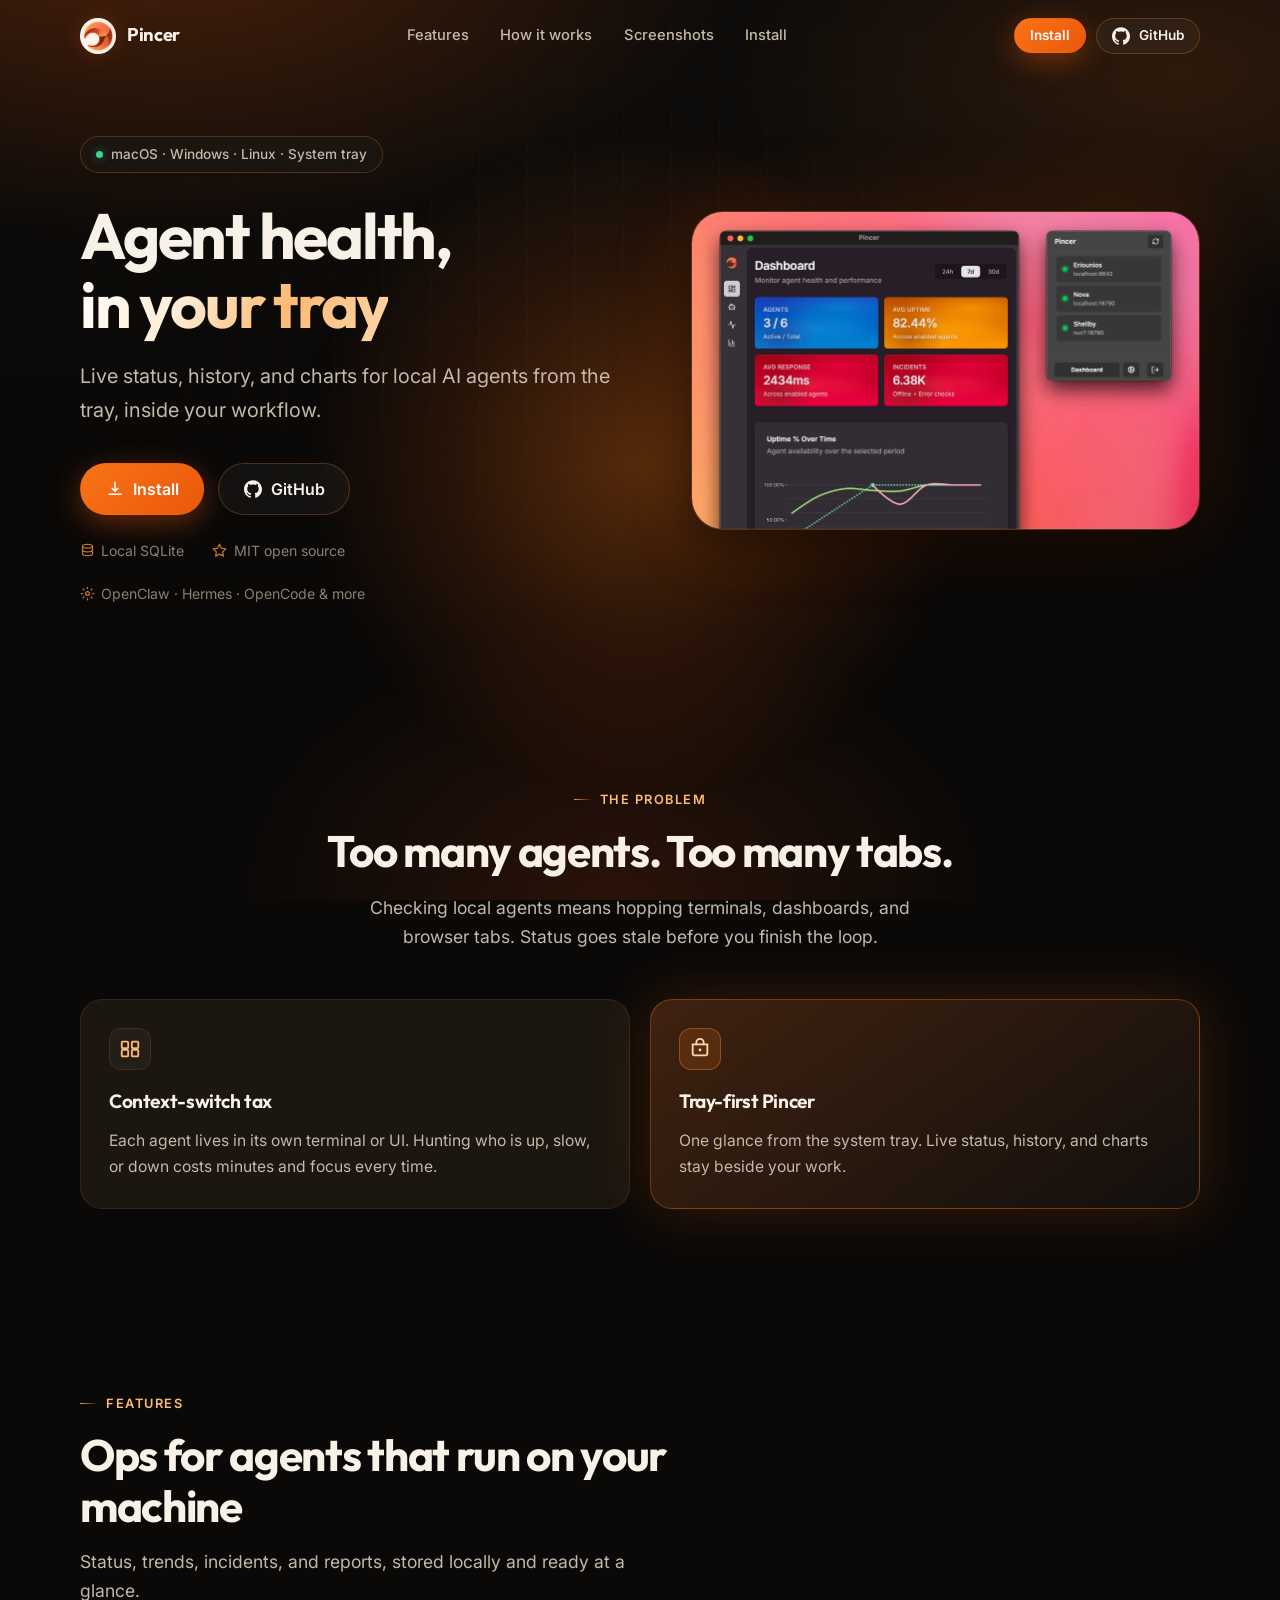
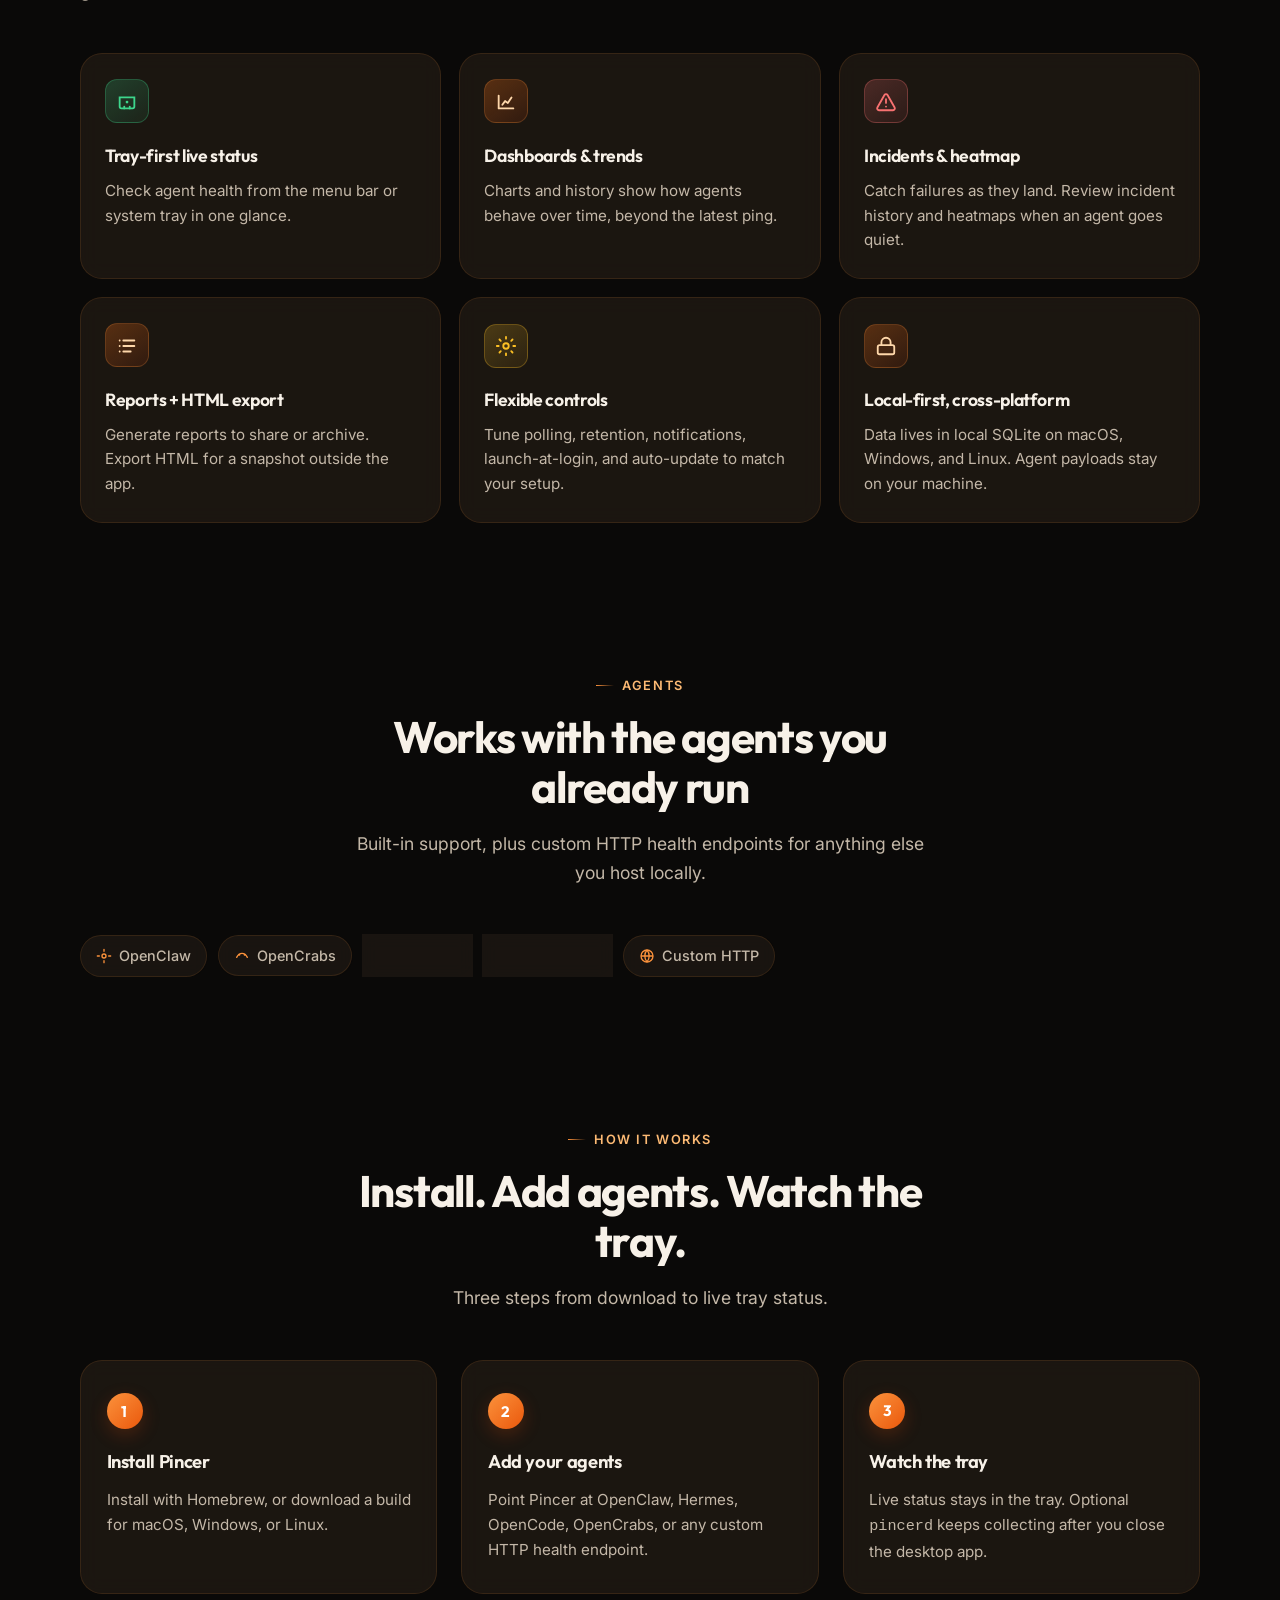
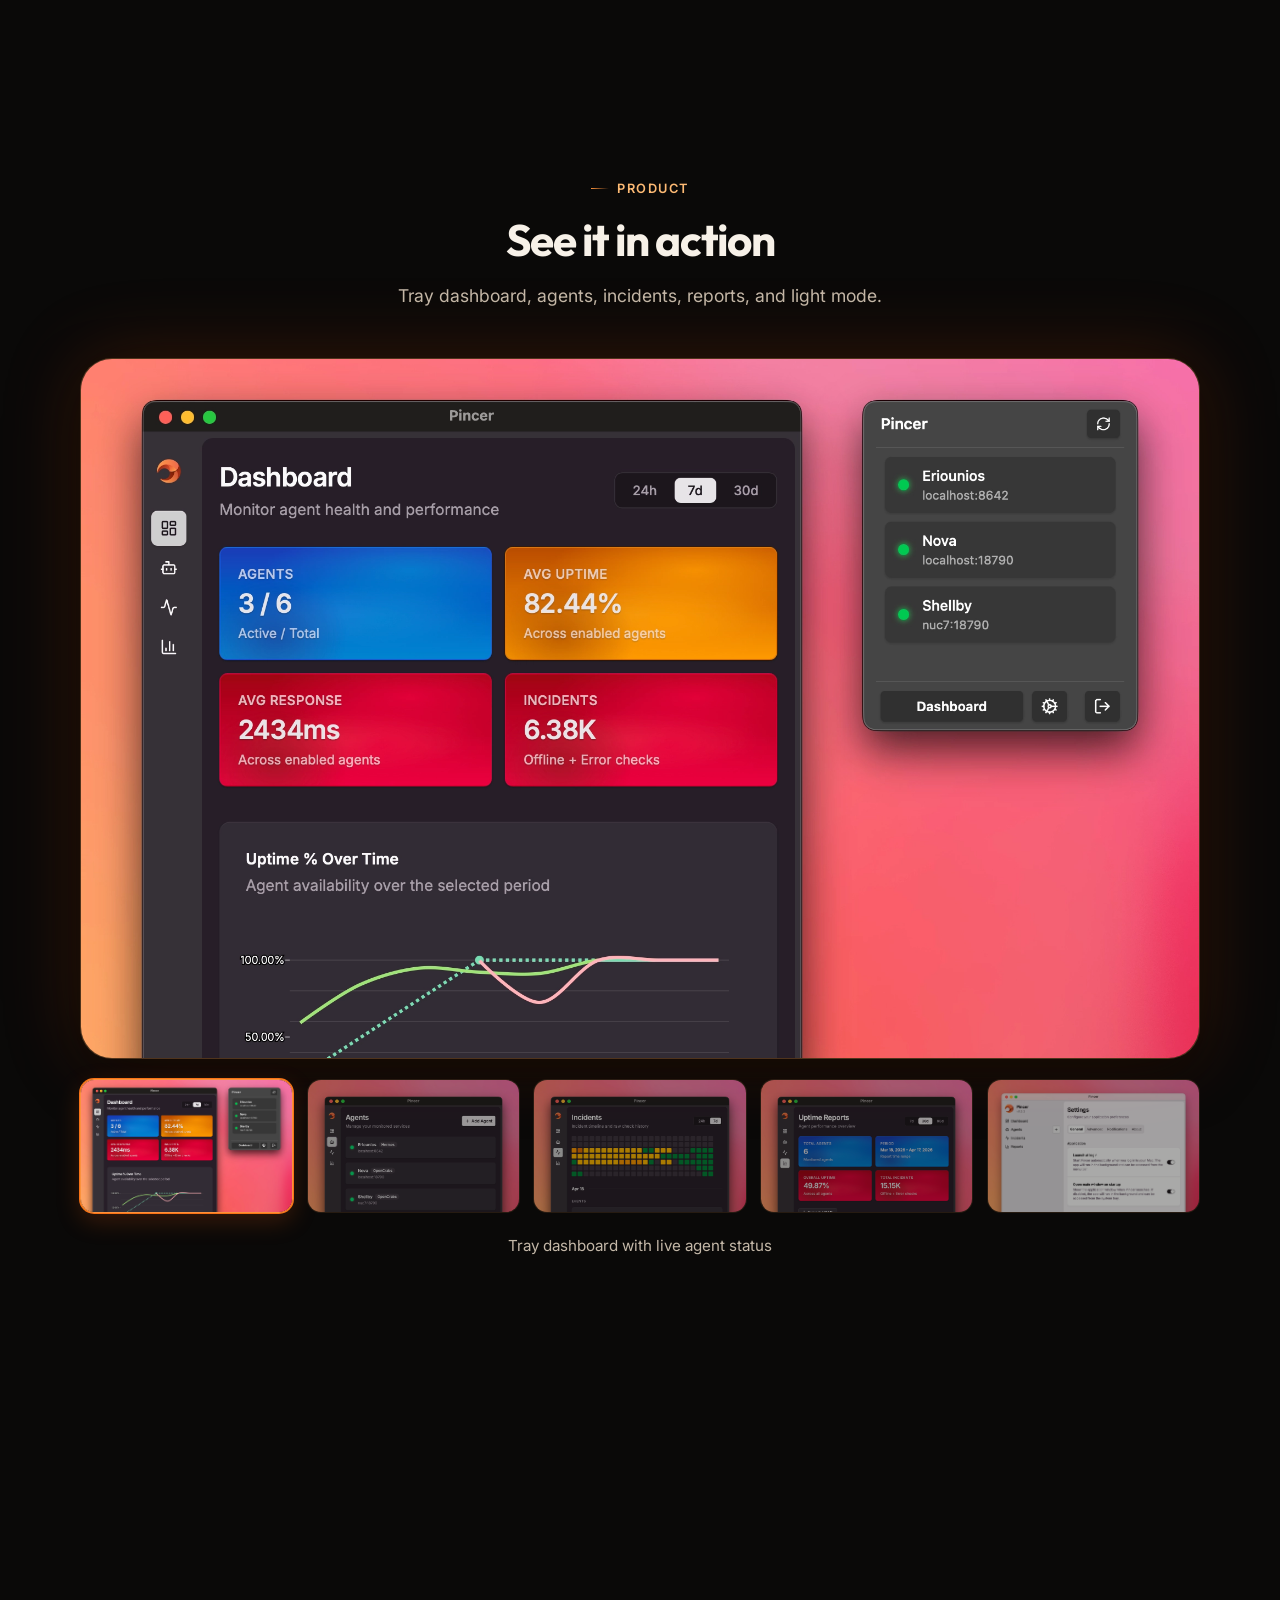
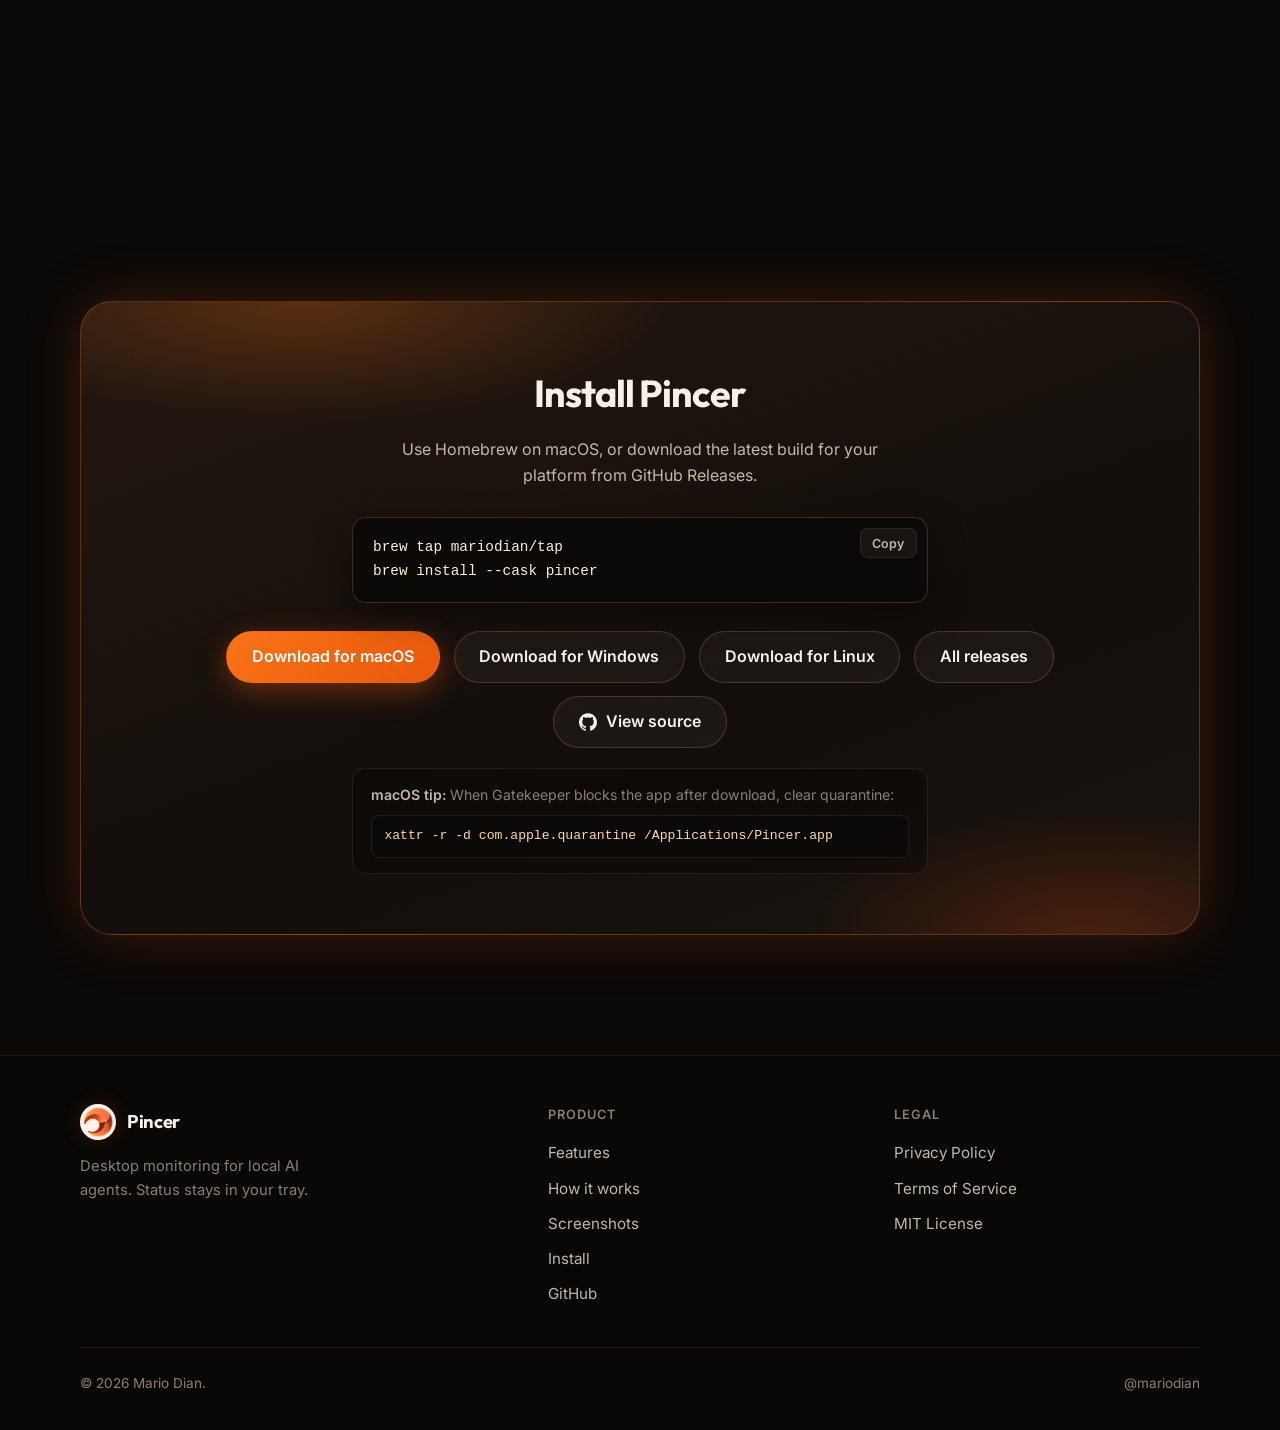
==== commit b22fa3d8: "docs(pincer): tighten landing and legal copy Replace em dashes, shorten sentences, and keep product " ====
--- a/pincer/index.html
+++ b/pincer/index.html
@@ -3,24 +3,24 @@
   <head>
     <meta charset="utf-8" />
     <meta name="viewport" content="width=device-width, initial-scale=1" />
-    <title>Pincer — Desktop monitoring for local AI agents</title>
+    <title>Pincer: Desktop monitoring for local AI agents</title>
     <meta
       name="description"
-      content="Pincer keeps local AI agent health in your system tray. Live status, history, charts, incidents, and reports — on macOS, Windows, and Linux."
+      content="Pincer puts local AI agent health in your system tray: live status, history, charts, incidents, and reports on macOS, Windows, and Linux."
     />
     <meta name="theme-color" content="#0a0908" />
     <meta property="og:type" content="website" />
-    <meta property="og:title" content="Pincer — Desktop monitoring for local AI agents" />
+    <meta property="og:title" content="Pincer: Desktop monitoring for local AI agents" />
     <meta
       property="og:description"
-      content="Agent health in your tray. Live status, history, and charts without leaving your workflow."
+      content="Agent health in your tray. Live status, history, and charts stay in your workflow."
     />
     <meta property="og:image" content="assets/icon-256.png" />
     <meta name="twitter:card" content="summary" />
     <meta name="twitter:title" content="Pincer" />
     <meta
       name="twitter:description"
-      content="Desktop monitoring for local AI agents. macOS, Windows, Linux."
+      content="Desktop monitoring for local AI agents on macOS, Windows, and Linux."
     />
     <link rel="icon" type="image/png" href="assets/icon-256.png" />
     <link rel="apple-touch-icon" href="assets/icon-256.png" />
@@ -99,7 +99,7 @@
               </h1>
 
               <p class="hero-lead reveal reveal-delay-2">
-                Live status, history, and charts for local AI agents — without leaving your workflow.
+                Live status, history, and charts for local AI agents from the tray, inside your workflow.
               </p>
 
               <div class="hero-actions reveal reveal-delay-3">
@@ -175,7 +175,7 @@
             <div class="section-label">The problem</div>
             <h2 class="section-title" id="why-title">Too many agents. Too many tabs.</h2>
             <p class="section-lead">
-              Checking local agents means hopping terminals, dashboards, and browser tabs. Status gets stale before you finish the loop.
+              Checking local agents means hopping terminals, dashboards, and browser tabs. Status goes stale before you finish the loop.
             </p>
           </div>
 
@@ -191,7 +191,7 @@
               </div>
               <h3>Context-switch tax</h3>
               <p>
-                Each agent lives in its own terminal or UI. You lose minutes — and focus — every time you hunt for who is up, slow, or down.
+                Each agent lives in its own terminal or UI. Hunting who is up, slow, or down costs minutes and focus every time.
               </p>
             </article>
             <article class="problem-card highlight reveal reveal-delay-1">
@@ -204,7 +204,7 @@
               </div>
               <h3>Tray-first Pincer</h3>
               <p>
-                One glance from the system tray. Live status, history, and charts stay with you — not buried in another window.
+                One glance from the system tray. Live status, history, and charts stay beside your work.
               </p>
             </article>
           </div>
@@ -218,7 +218,7 @@
             <div class="section-label">Features</div>
             <h2 class="section-title" id="features-title">Ops for agents that run on your machine</h2>
             <p class="section-lead">
-              Status, trends, incidents, and reports — local by default, ready when you need them.
+              Status, trends, incidents, and reports, stored locally and ready at a glance.
             </p>
           </div>
 
@@ -232,7 +232,7 @@
                 </svg>
               </div>
               <h3>Tray-first live status</h3>
-              <p>See agent health from the menu bar or system tray. No extra windows required for a quick check.</p>
+              <p>Check agent health from the menu bar or system tray in one glance.</p>
             </article>
 
             <article class="feature-card reveal reveal-delay-1">
@@ -243,7 +243,7 @@
                 </svg>
               </div>
               <h3>Dashboards &amp; trends</h3>
-              <p>Charts and history show how agents behave over time — not just the latest ping.</p>
+              <p>Charts and history show how agents behave over time, beyond the latest ping.</p>
             </article>
 
             <article class="feature-card reveal reveal-delay-2">
@@ -254,7 +254,7 @@
                 </svg>
               </div>
               <h3>Incidents &amp; heatmap</h3>
-              <p>Catch failures as they land. Review incident history and heatmaps when something goes quiet.</p>
+              <p>Catch failures as they land. Review incident history and heatmaps when an agent goes quiet.</p>
             </article>
 
             <article class="feature-card reveal">
@@ -265,7 +265,7 @@
                 </svg>
               </div>
               <h3>Reports + HTML export</h3>
-              <p>Generate reports you can share or archive. Export HTML when you need a snapshot outside the app.</p>
+              <p>Generate reports to share or archive. Export HTML for a snapshot outside the app.</p>
             </article>
 
             <article class="feature-card reveal reveal-delay-1">
@@ -290,7 +290,7 @@
                 </svg>
               </div>
               <h3>Local-first, cross-platform</h3>
-              <p>Data stays in local SQLite on macOS, Windows, and Linux. No Pincer cloud for agent payloads by default.</p>
+              <p>Data lives in local SQLite on macOS, Windows, and Linux. Agent payloads stay on your machine.</p>
             </article>
           </div>
         </div>
@@ -303,7 +303,7 @@
             <div class="section-label">Agents</div>
             <h2 class="section-title" id="agents-title">Works with the agents you already run</h2>
             <p class="section-lead">
-              Built-in support plus custom HTTP health endpoints for anything else you host locally.
+              Built-in support, plus custom HTTP health endpoints for anything else you host locally.
             </p>
           </div>
 
@@ -353,14 +353,14 @@
           <div class="section-header centered reveal">
             <div class="section-label">How it works</div>
             <h2 class="section-title" id="how-title">Install. Add agents. Watch the tray.</h2>
-            <p class="section-lead">Three steps from download to always-on agent awareness.</p>
+            <p class="section-lead">Three steps from download to live tray status.</p>
           </div>
 
           <div class="steps">
             <article class="step reveal">
               <div class="step-num">1</div>
               <h3>Install Pincer</h3>
-              <p>Grab it with Homebrew or download the build for macOS, Windows, or Linux.</p>
+              <p>Install with Homebrew, or download a build for macOS, Windows, or Linux.</p>
             </article>
             <article class="step reveal reveal-delay-1">
               <div class="step-num">2</div>
@@ -371,7 +371,7 @@
               <div class="step-num">3</div>
               <h3>Watch the tray</h3>
               <p>
-                Live status stays in the tray. Optional <code>pincerd</code> keeps collecting when the desktop app is closed.
+                Live status stays in the tray. Optional <code>pincerd</code> keeps collecting after you close the desktop app.
               </p>
             </article>
           </div>
@@ -465,8 +465,8 @@
           <div class="daemon-band reveal">
             <h2 id="daemon-title">Keep collecting with <code>pincerd</code></h2>
             <p>
-              Run the optional daemon when the desktop UI is closed. Available for macOS arm64 and Linux x86_64 —
-              you host it; you control the secret.
+              Run the optional daemon after you close the desktop UI. It runs on macOS arm64 and Linux x86_64.
+              You host it and control the secret.
             </p>
             <a
               class="btn btn-ghost"
@@ -488,7 +488,7 @@
         <div class="container">
           <div class="install-band reveal">
             <h2 id="install-title">Install Pincer</h2>
-            <p>Homebrew on macOS, or grab the latest build for your platform from GitHub Releases.</p>
+            <p>Use Homebrew on macOS, or download the latest build for your platform from GitHub Releases.</p>
 
             <div class="code-block">
               <button
@@ -552,7 +552,7 @@
             </div>
 
             <div class="install-tip">
-              <strong>macOS tip:</strong> If Gatekeeper blocks the app after download, clear quarantine:
+              <strong>macOS tip:</strong> When Gatekeeper blocks the app after download, clear quarantine:
               <pre><code>xattr -r -d com.apple.quarantine /Applications/Pincer.app</code></pre>
             </div>
           </div>
